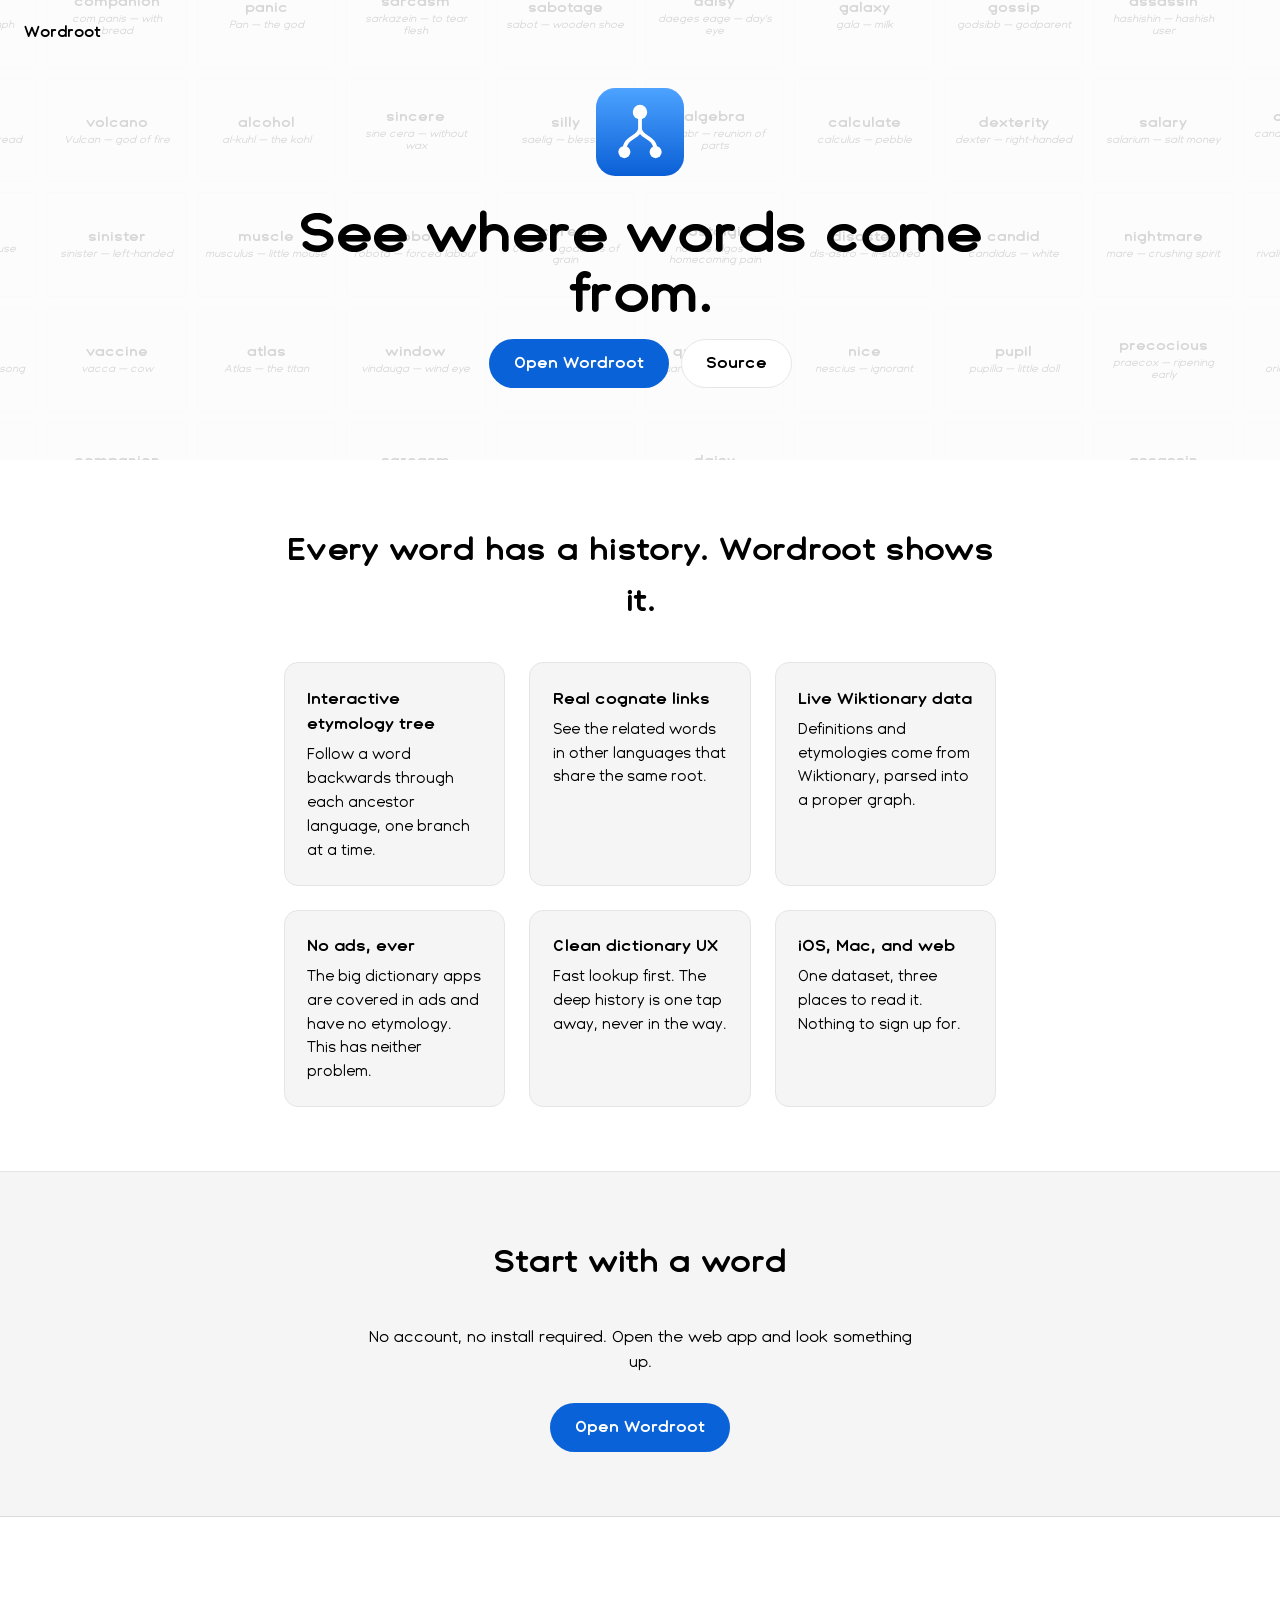
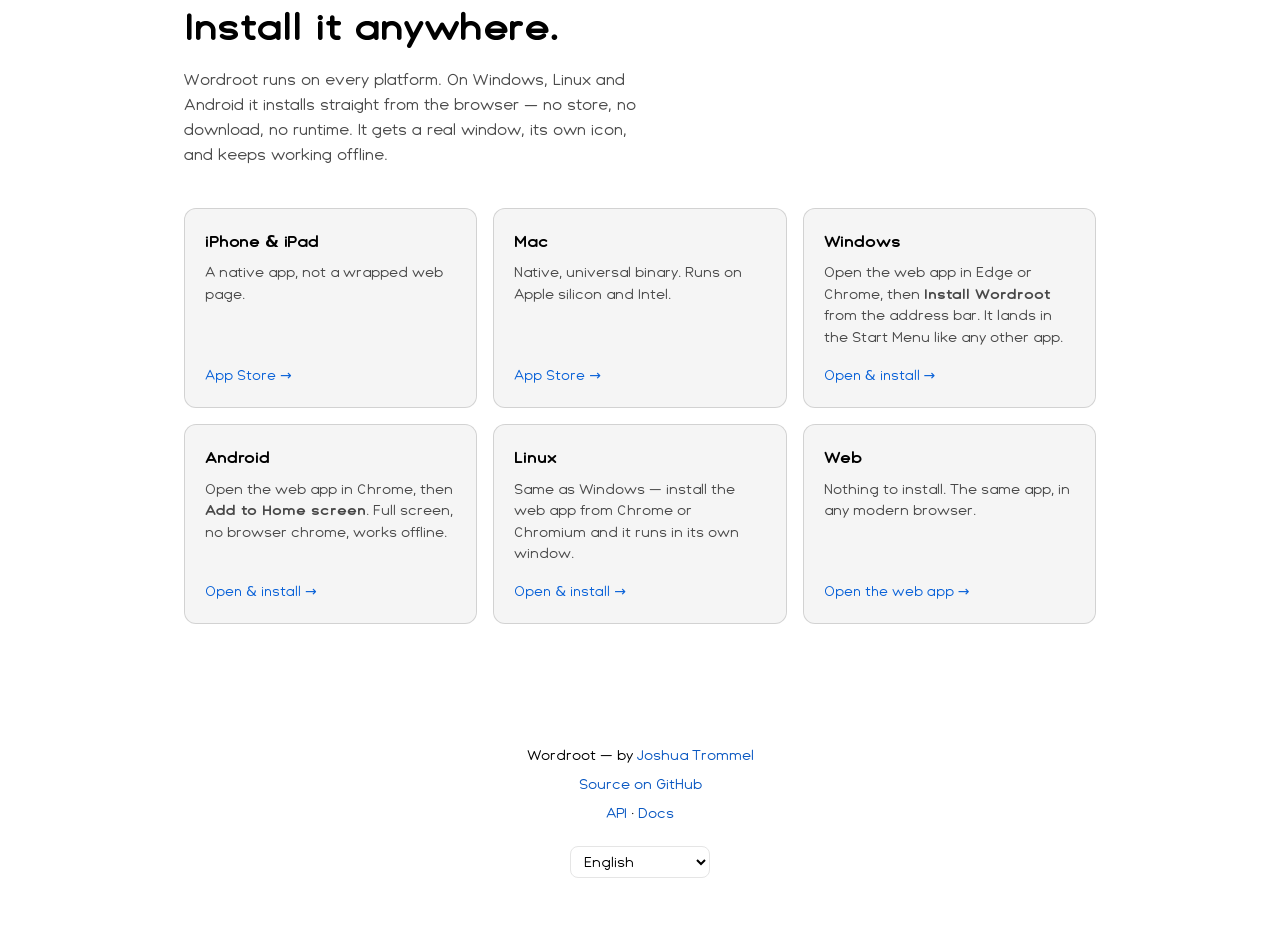
==== landing/index.html @ b56b0630 "Root is the app: opens on word, idle demo, Wordroot Sans typeface, brand kit and design system, shor" ====
<!DOCTYPE html>
<html lang="en">
<head>
<meta charset="UTF-8">
<meta name="viewport" content="width=device-width, initial-scale=1.0">
<title>Wordroot — dictionary with deep etymology</title>
<meta property="og:image" content="https://wordroot.jaybulb.com/og.png">
<meta property="og:url" content="https://wordroot.jaybulb.com/">
<meta name="twitter:card" content="summary_large_image">
<meta name="twitter:image" content="https://wordroot.jaybulb.com/og.png">
<link rel="canonical" href="https://wordroot.jaybulb.com/">
<meta name="apple-itunes-app" content="app-id=6794988021">
<meta name="description" content="Trace any word back through Latin, Greek, and Proto-Indo-European with an interactive etymology tree and cognate links.">
<meta name="theme-color" content="#ffffff">
<meta property="og:title" content="Wordroot — dictionary with deep etymology">
<meta property="og:description" content="Trace any word back through Latin, Greek, and Proto-Indo-European with an interactive etymology tree and cognate links.">
<meta property="og:type" content="website">
<link rel="icon" href="icon.svg">
<!-- hreflang:begin — verified against i18n/strings.json by scripts/gen-i18n.py --check -->
<link rel="alternate" hreflang="x-default" href="https://wordroot.jaybulb.com/">
<link rel="alternate" hreflang="en" href="https://wordroot.jaybulb.com/?lang=en">
<link rel="alternate" hreflang="es" href="https://wordroot.jaybulb.com/?lang=es">
<link rel="alternate" hreflang="fr" href="https://wordroot.jaybulb.com/?lang=fr">
<link rel="alternate" hreflang="de" href="https://wordroot.jaybulb.com/?lang=de">
<link rel="alternate" hreflang="pt" href="https://wordroot.jaybulb.com/?lang=pt">
<link rel="alternate" hreflang="it" href="https://wordroot.jaybulb.com/?lang=it">
<link rel="alternate" hreflang="nl" href="https://wordroot.jaybulb.com/?lang=nl">
<link rel="alternate" hreflang="ru" href="https://wordroot.jaybulb.com/?lang=ru">
<link rel="alternate" hreflang="ja" href="https://wordroot.jaybulb.com/?lang=ja">
<link rel="alternate" hreflang="zh-Hans" href="https://wordroot.jaybulb.com/?lang=zh-Hans">
<link rel="alternate" hreflang="ko" href="https://wordroot.jaybulb.com/?lang=ko">
<link rel="alternate" hreflang="ar" href="https://wordroot.jaybulb.com/?lang=ar">
<!-- hreflang:end -->
<script src="i18n.js"></script>
<script>window.i18n.applyDocumentLanguage();</script>
<style>
@import url("https://jaybulb.com/tokens.css");
@font-face { font-family: "Wordroot Sans"; font-weight: 400; font-display: swap; src: url(fonts/WordrootSans-Regular.woff2) format("woff2"); }
@font-face { font-family: "Wordroot Sans"; font-weight: 700; font-display: swap; src: url(fonts/WordrootSans-Bold.woff2) format("woff2"); }

:root {
  --accent: #0a62d8;
  --link: #0a58c2;
  --accent-soft: #f5f5f5;
  --font-body: "Wordroot Sans", -apple-system, system-ui, "Segoe UI", sans-serif;
}

@media (prefers-color-scheme: light) {
  :root:not([data-theme="dark"]) { --bg: #fff; --bg2: #f5f5f5; --border: #e5e5e5; --border2: #f5f5f5; }
}
:root[data-theme="light"] { --bg: #fff; --bg2: #f5f5f5; --border: #e5e5e5; --border2: #f5f5f5; }

@media (prefers-color-scheme: dark) {
  :root:not([data-theme="light"]) {
    --link: #5aa9ff;
    --accent-soft: #232323;
  }
}
:root[data-theme="dark"] {
  --link: #5aa9ff;
  --accent-soft: #232323;
}

*, *::before, *::after { margin: 0; padding: 0; box-sizing: border-box; }
html { scroll-behavior: smooth; }
body {
  background: var(--bg);
  color: var(--text);
  font-family: var(--font-body);
  line-height: 1.6;
  -webkit-font-smoothing: antialiased;
  text-rendering: optimizeLegibility;
}
::selection { background: var(--accent); color: #fff; }
a { color: var(--link, var(--accent)); text-decoration: none; }
a:hover { text-decoration: underline; }
img { max-width: 100%; }

.container { max-width: 760px; margin: 0 auto; padding: 0 1.5rem; }

.hero {
  position: relative; isolation: isolate; overflow: hidden;
  background: var(--accent-soft); padding: 5.5rem 0 4.5rem; text-align: center;
}
.hero .container { position: relative; z-index: 2; }
.site-title {
  position: absolute; top: 1.25rem; left: 1.5rem; z-index: 3;
  font-size: 0.95rem; font-weight: 650; letter-spacing: -0.01em; color: var(--text);
}

/* a slow-drifting wall of words and the roots they came from */
.hero-wall {
  position: absolute; inset: -8%; z-index: 0;
  display: grid; grid-auto-flow: column; grid-auto-columns: 1fr; gap: 10px;
  opacity: 0.55;
  pointer-events: none; user-select: none;
}
.wall-col { display: flex; min-width: 0; flex-direction: column; gap: 10px; }
.wall-card {
  aspect-ratio: 4/3; border-radius: 4px; display: flex;
  flex-direction: column; align-items: center; justify-content: center;
  gap: 0.2rem; padding: 0.45rem; text-align: center; overflow: hidden;
  background: var(--bg2); border: 1px solid var(--border);
}
.wall-card b { font-size: 0.9rem; font-weight: 650; color: var(--text); line-height: 1.1; }
.wall-card span { font-size: 0.66rem; color: var(--text2); font-style: italic; line-height: 1.1; }
.wall-col.up   { animation: wall-up   var(--dur) linear infinite; }
.wall-col.down { animation: wall-down var(--dur) linear infinite; }
@keyframes wall-up   { from { transform: translateY(0); }    to { transform: translateY(-50%); } }
@keyframes wall-down { from { transform: translateY(-50%); } to { transform: translateY(0); } }
@media (prefers-reduced-motion: reduce) { .wall-col { animation: none; } }

/* scrim: keeps the headline readable over the wall, in either theme */
.hero::after {
  content: ''; position: absolute; inset: 0; z-index: 1; pointer-events: none;
  background: color-mix(in srgb, var(--bg) 72%, transparent);
}
.hero-icon { width: 88px; height: 88px; margin: 0 auto 1.75rem; display: block; }
.hero h1 {
  font-size: clamp(2.25rem, 6.5vw, 3.5rem);
  font-weight: 700;
  letter-spacing: -0.025em;
  line-height: 1.08;
  margin-bottom: 0.85rem;
}
.hero p {
  font-size: clamp(1.05rem, 2.4vw, 1.25rem);
  color: var(--text2);
  max-width: 34rem;
  margin: 0 auto 2.25rem;
}

.buttons { display: flex; gap: 0.75rem; justify-content: center; flex-wrap: wrap; }
.btn {
  display: inline-block;
  padding: 0.7rem 1.5rem;
  border-radius: 100px;
  font-size: 0.98rem;
  font-weight: 600;
  border: 1.5px solid transparent;
  transition: transform 0.15s ease, opacity 0.15s ease;
}
.btn:hover { text-decoration: none; transform: translateY(-1px); }
.btn-primary { background: var(--accent); color: #fff; }
.btn-primary:hover { opacity: 0.9; }
.btn-outline { border-color: var(--border); color: var(--text); background: var(--bg); }
.btn-outline:hover { border-color: var(--link, var(--accent)); color: var(--link, var(--accent)); }

section { padding: 4rem 0; }
.features h2, .closing h2 {
  font-size: clamp(1.5rem, 3.6vw, 2rem);
  font-weight: 700;
  letter-spacing: -0.02em;
  margin-bottom: 2.25rem;
  text-align: center;
}
.grid {
  display: grid;
  grid-template-columns: repeat(auto-fit, minmax(220px, 1fr));
  gap: 1.5rem;
}
.feature {
  background: var(--bg2);
  border: 1px solid var(--border);
  border-radius: 14px;
  padding: 1.4rem;
}
.feature h3 { font-size: 1rem; font-weight: 650; margin-bottom: 0.4rem; }
.feature p { font-size: 0.93rem; color: var(--text2); }

.closing { background: var(--bg2); text-align: center; border-top: 1px solid var(--border); }
.closing p { color: var(--text2); max-width: 34rem; margin: 0 auto 1.75rem; }

footer { padding: 2.5rem 0 3.5rem; text-align: center; font-size: 0.9rem; color: var(--text2); }
footer p + p { margin-top: 0.35rem; }
footer select {
  font: inherit; font-size: 0.9rem; margin-top: 1rem;
  padding: 0.35rem 1.7rem 0.35rem 0.6rem;
  border: 1px solid var(--border); border-radius: 8px;
  background: var(--bg); color: var(--text);
}
  position: sticky; top: 0; z-index: 10;
  display: flex; justify-content: center; align-items: center; gap: 0.5rem;
  padding: 0.6rem 1rem; font-size: 0.9rem;
  background: var(--bg2); border-bottom: 1px solid var(--border);
  color: var(--text); text-decoration: none;
}
</style>
</head>
<body>


<section class="hero">
  <div class="hero-wall" id="heroWall" aria-hidden="true"></div>
  <span class="site-title">Wordroot</span>
  <div class="container">
    <img class="hero-icon" src="icon.svg" alt="Wordroot icon" width="88" height="88">
    <h1 data-i18n="landing.hero.sub">A dictionary that shows you where words come from.</h1>
<div class="buttons">
      <a href="/" class="btn btn-primary" data-i18n="landing.cta.open">Open Wordroot</a>
      <a href="https://github.com/nulljosh/wordroot" class="btn btn-outline" data-i18n="landing.cta.source">Source</a>
    </div>
  </div>
</section>

<section class="features">
  <div class="container">
    <h2 data-i18n="landing.features.title">Every word has a history. Wordroot shows it.</h2>
    <div class="grid">
      <div class="feature">
        <h3 data-i18n="landing.f1.title">Interactive etymology tree</h3>
        <p data-i18n="landing.f1.body">Follow a word backwards through each ancestor language, one branch at a time.</p>
      </div>
      <div class="feature">
        <h3 data-i18n="landing.f2.title">Real cognate links</h3>
        <p data-i18n="landing.f2.body">See the related words in other languages that share the same root.</p>
      </div>
      <div class="feature">
        <h3 data-i18n="landing.f3.title">Live Wiktionary data</h3>
        <p data-i18n="landing.f3.body">Definitions and etymologies come from Wiktionary, parsed into a proper graph.</p>
      </div>
      <div class="feature">
        <h3 data-i18n="landing.f4.title">No ads, ever</h3>
        <p data-i18n="landing.f4.body">The big dictionary apps are covered in ads and have no etymology. This has neither problem.</p>
      </div>
      <div class="feature">
        <h3 data-i18n="landing.f5.title">Clean dictionary UX</h3>
        <p data-i18n="landing.f5.body">Fast lookup first. The deep history is one tap away, never in the way.</p>
      </div>
      <div class="feature">
        <h3 data-i18n="landing.f6.title">iOS, Mac, and web</h3>
        <p data-i18n="landing.f6.body">One dataset, three places to read it. Nothing to sign up for.</p>
      </div>
    </div>
  </div>
</section>

<section class="closing">
  <div class="container">
    <h2 data-i18n="landing.closing.title">Start with a word</h2>
    <p data-i18n="landing.closing.body">No account, no install required. Open the web app and look something up.</p>
    <div class="buttons">
      <a href="/" class="btn btn-primary" data-i18n="landing.cta.open">Open Wordroot</a>
    </div>
  </div>
</section>


<style>
#install-anywhere{padding:5rem 0;border-top:1px solid color-mix(in srgb, currentColor 14%, transparent);}
#install-anywhere .xp-wrap{max-width:960px;margin:0 auto;padding:0 1.5rem;}
#install-anywhere h2{font-size:clamp(1.6rem,3.4vw,2.4rem);margin:0 0 .6rem;letter-spacing:-.02em;}
#install-anywhere .xp-lead{max-width:46ch;margin:0 0 2.5rem;opacity:.7;line-height:1.55;}
#install-anywhere .xp-grid{display:grid;gap:1rem;grid-template-columns:repeat(auto-fit,minmax(260px,1fr));}
#install-anywhere .xp-card{background:color-mix(in srgb, currentColor 4%, transparent);border:1px solid color-mix(in srgb, currentColor 14%, transparent);border-radius:12px;padding:1.25rem;display:flex;flex-direction:column;gap:.5rem;}
#install-anywhere .xp-card h3{margin:0;font-size:1rem;letter-spacing:-.01em;}
#install-anywhere .xp-card p{margin:0;font-size:.9rem;line-height:1.5;opacity:.7;flex:1;}
#install-anywhere .xp-card a{margin-top:.5rem;font-size:.875rem;font-weight:500;color:var(--accent,currentColor);text-decoration:none;}
#install-anywhere .xp-card a:hover{text-decoration:underline;}
</style>

<section id="install-anywhere">
  <div class="xp-wrap">
    <h2>Install it anywhere.</h2>
    <p class="xp-lead">Wordroot runs on every platform. On Windows, Linux and Android it installs straight from the browser &mdash; no store, no download, no runtime. It gets a real window, its own icon, and keeps working offline.</p>
    <div class="xp-grid">
    <div class="xp-card">
      <h3>iPhone &amp; iPad</h3>
      <p>A native app, not a wrapped web page.</p>
      <a href="https://apps.apple.com/app/id6794988021">App Store &rarr;</a>
    </div>
    <div class="xp-card">
      <h3>Mac</h3>
      <p>Native, universal binary. Runs on Apple silicon and Intel.</p>
      <a href="https://apps.apple.com/app/id6794988021">App Store &rarr;</a>
    </div>
    <div class="xp-card">
      <h3>Windows</h3>
      <p>Open the web app in Edge or Chrome, then <strong>Install Wordroot</strong> from the address bar. It lands in the Start Menu like any other app.</p>
      <a href="https://wordroot.jaybulb.com">Open &amp; install &rarr;</a>
    </div>
    <div class="xp-card">
      <h3>Android</h3>
      <p>Open the web app in Chrome, then <strong>Add to Home screen</strong>. Full screen, no browser chrome, works offline.</p>
      <a href="https://wordroot.jaybulb.com">Open &amp; install &rarr;</a>
    </div>
    <div class="xp-card">
      <h3>Linux</h3>
      <p>Same as Windows &mdash; install the web app from Chrome or Chromium and it runs in its own window.</p>
      <a href="https://wordroot.jaybulb.com">Open &amp; install &rarr;</a>
    </div>
    <div class="xp-card">
      <h3>Web</h3>
      <p>Nothing to install. The same app, in any modern browser.</p>
      <a href="https://wordroot.jaybulb.com">Open the web app &rarr;</a>
    </div>
    </div>
  </div>
</section>

<footer>
  <div class="container">
    <p><span data-i18n="landing.footer.by">Wordroot &mdash; by</span> <a href="https://jaybulb.com">Joshua Trommel</a></p>
    <p><a href="https://github.com/nulljosh/wordroot" data-i18n="landing.footer.source">Source on GitHub</a></p>
    <p><a href="https://github.com/nulljosh/wordroot/blob/main/docs/API.md" target="_blank" rel="noopener" data-i18n="landing.footer.api">API</a> &middot; <a href="https://jaybulb.com/docs.html#wordroot">Docs</a></p>
    <p id="langPicker"></p>
  </div>
</footer>

<script>
// Apply the negotiated locale. The English copy stays in the markup as the source of truth
// and as what a crawler or a JS-less reader sees; this swaps it in place.
(function () {
  document.querySelectorAll('[data-i18n]').forEach(function (el) {
    // A missing key returns the key itself; keep the inline English rather than printing it.
    var key = el.getAttribute('data-i18n');
    var value = i18n.t(key);
    if (value !== key) el.textContent = value;
  });
  document.title = i18n.t('landing.title');
  var description = i18n.t('landing.description');
  [['meta[name="description"]', description],
   ['meta[property="og:title"]', i18n.t('landing.title')],
   ['meta[property="og:description"]', description]].forEach(function (pair) {
    var el = document.querySelector(pair[0]);
    if (el) el.setAttribute('content', pair[1]);
  });
  var slot = document.getElementById('langPicker');
  if (slot) slot.appendChild(i18n.localePicker(i18n.t('ui.interfaceLanguage')));
})();

// Wall of words and the roots they descend from. Static data from i18n.js -- no fetch, so
// it cannot fail; if the element is ever missing the plain hero still renders.
(function () {
  var ROOTS = i18n.wall.slice();
  var wall = document.getElementById('heroWall');
  if (!wall || !ROOTS.length) return;
  for (var i = ROOTS.length - 1; i > 0; i--) {  // shuffle so the wall differs each visit
    var j = Math.floor(Math.random() * (i + 1));
    var t = ROOTS[i]; ROOTS[i] = ROOTS[j]; ROOTS[j] = t;
  }
  var cols = Math.max(4, Math.ceil(window.innerWidth / 130));
  var per = Math.max(4, Math.min(7, Math.floor(ROOTS.length / cols)));
  for (var c = 0; c < cols; c++) {
    var col = document.createElement('div');
    col.className = 'wall-col ' + (c % 2 ? 'down' : 'up');
    col.style.setProperty('--dur', (70 + c * 11) + 's');
    var slice = ROOTS.slice(c * per, (c + 1) * per);
    if (!slice.length) slice = ROOTS.slice(0, per);
    slice.concat(slice).forEach(function (entry) {  // doubled, so the loop is seamless
      var card = document.createElement('div');
      card.className = 'wall-card';
      // The headword is English and its source form Latin, Greek or Old English whatever the
      // reader's language; only the meaning is translated, so only the meaning follows the
      // page's direction.
      var b = document.createElement('b');
      b.textContent = entry.word;
      b.lang = 'en';
      b.dir = 'ltr';
      var sp = document.createElement('span');
      sp.textContent = entry.form + ' \u2014 ' + entry.meaning;
      sp.dir = 'auto';
      card.appendChild(b); card.appendChild(sp);
      col.appendChild(card);
    });
    wall.appendChild(col);
  }
})();
</script>
<style>
html.js .reveal{opacity:0;transform:translateY(20px)}
html.js .reveal.in-view{opacity:1;transform:translateY(0);transition:opacity .6s ease,transform .6s ease}
@media (prefers-reduced-motion: reduce){html.js .reveal{opacity:1!important;transform:none!important;transition:none!important}}
</style>
<script>
document.documentElement.classList.add('js');
(function(){
  var reduced = window.matchMedia && matchMedia('(prefers-reduced-motion: reduce)').matches;
  if (!reduced && 'IntersectionObserver' in window) {
    var targets = document.querySelectorAll('section.features .feature, .xp-card, section.closing');
    targets.forEach(function(el){ el.classList.add('reveal'); });
    var io = new IntersectionObserver(function(entries){
      entries.forEach(function(e){ if (e.isIntersecting) { e.target.classList.add('in-view'); io.unobserve(e.target); } });
    }, {threshold: 0.15});
    targets.forEach(function(el){ io.observe(el); });
  }
  if (!reduced) {
    var layer = document.getElementById('heroWall');
    if (layer) {
      var ticking = false;
      window.addEventListener('scroll', function(){
        if (!ticking) {
          requestAnimationFrame(function(){
            layer.style.transform = 'translateY(' + ((window.scrollY || 0) * 0.35) + 'px)';
            ticking = false;
          });
          ticking = true;
        }
      }, {passive: true});
    }
  }
})();
</script>
</body>
</html>
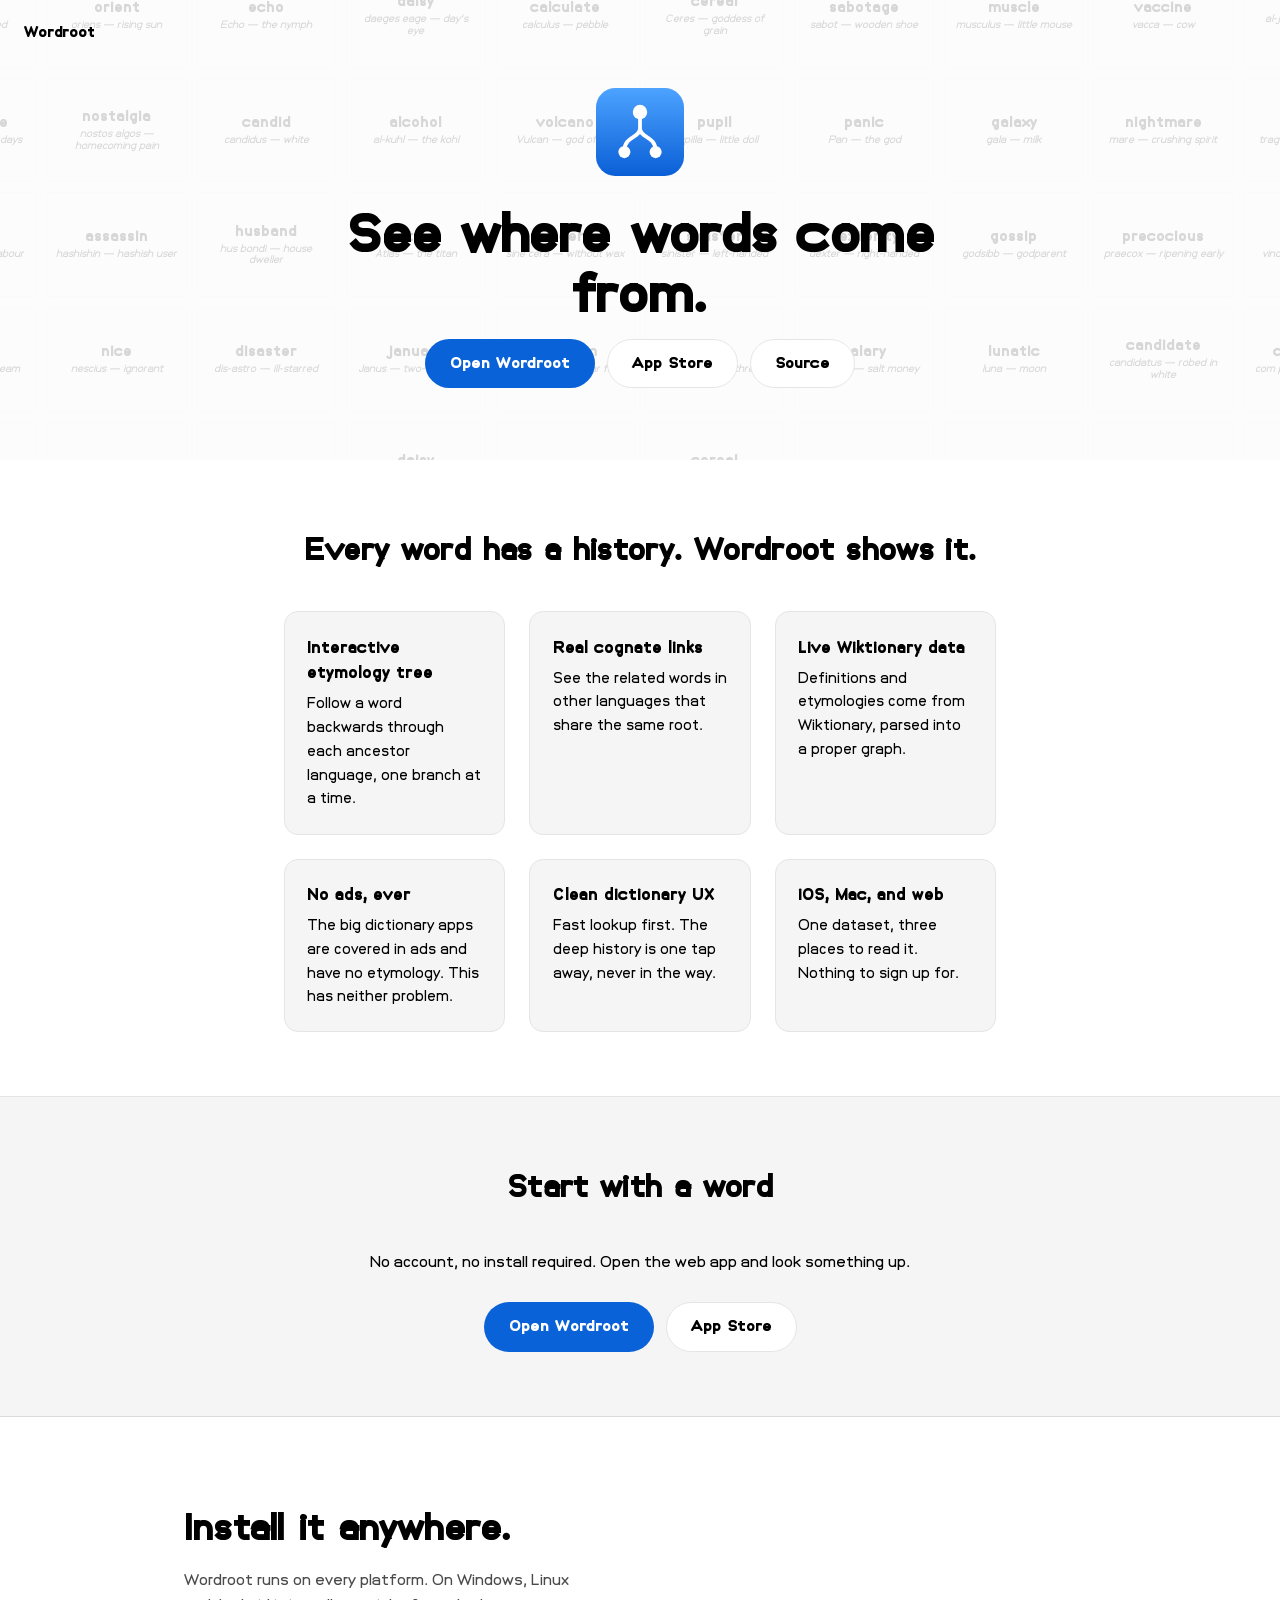
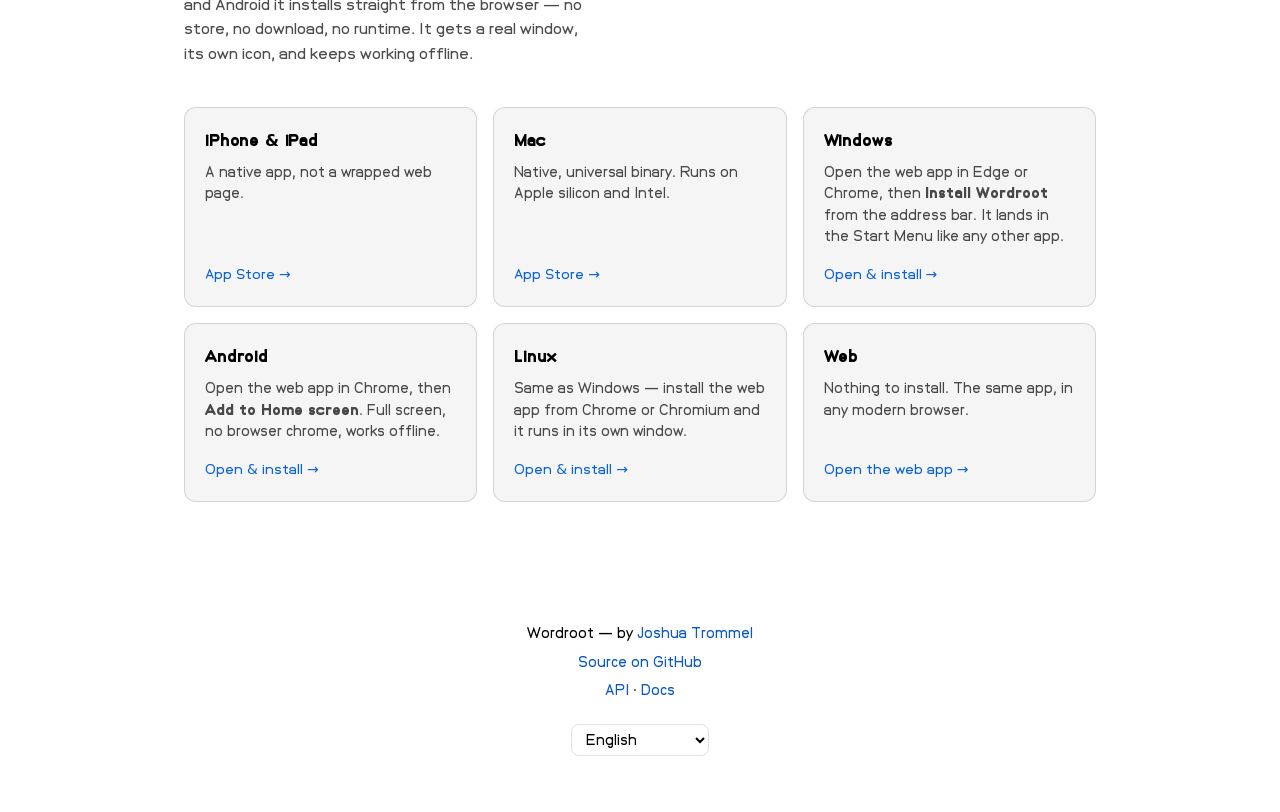
==== commit 172350d5: "Glass search bar and pickers, App Store links on the app footer and landing page Co-Authored-By: Cla" ====
--- a/landing/index.html
+++ b/landing/index.html
@@ -198,6 +198,7 @@
     <h1 data-i18n="landing.hero.sub">A dictionary that shows you where words come from.</h1>
 <div class="buttons">
       <a href="/" class="btn btn-primary" data-i18n="landing.cta.open">Open Wordroot</a>
+      <a href="https://apps.apple.com/app/id6794988021" class="btn btn-outline">App Store</a>
       <a href="https://github.com/nulljosh/wordroot" class="btn btn-outline" data-i18n="landing.cta.source">Source</a>
     </div>
   </div>
@@ -241,6 +242,7 @@
     <p data-i18n="landing.closing.body">No account, no install required. Open the web app and look something up.</p>
     <div class="buttons">
       <a href="/" class="btn btn-primary" data-i18n="landing.cta.open">Open Wordroot</a>
+      <a href="https://apps.apple.com/app/id6794988021" class="btn btn-outline">App Store</a>
     </div>
   </div>
 </section>
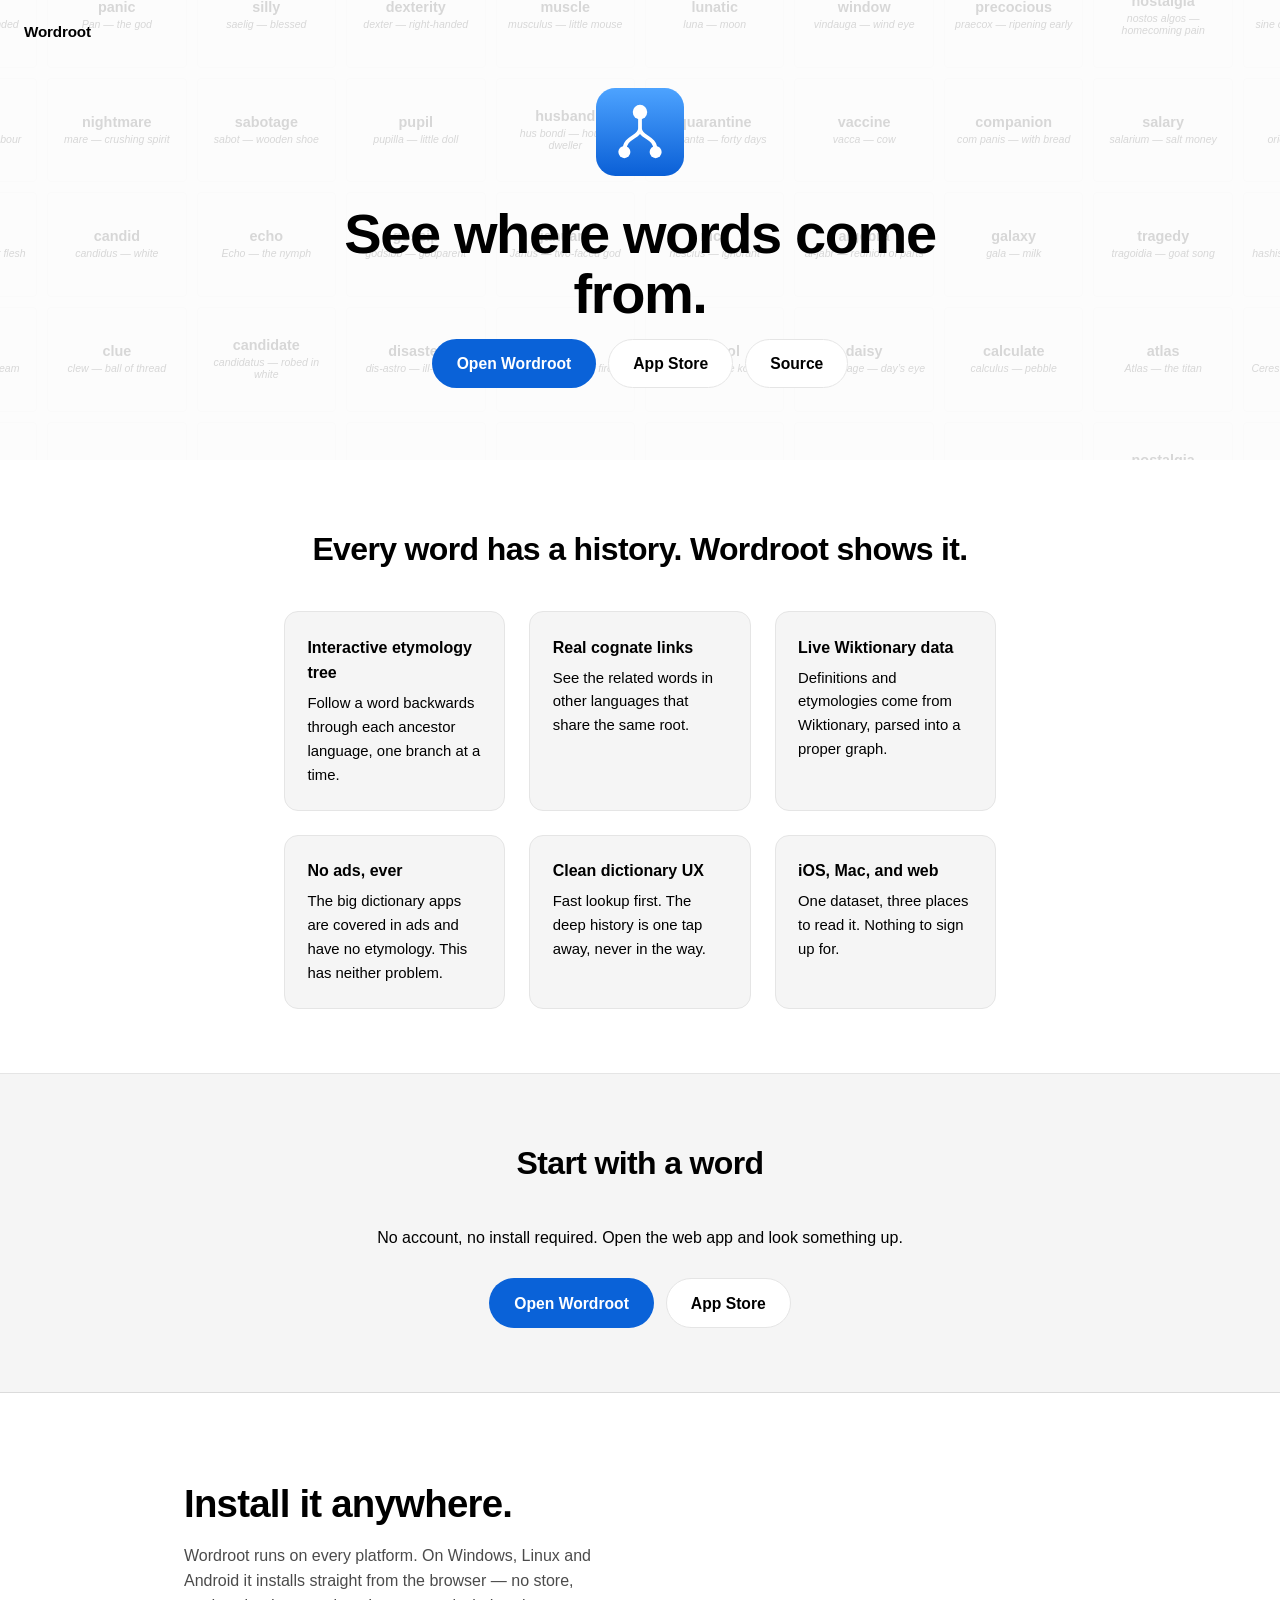
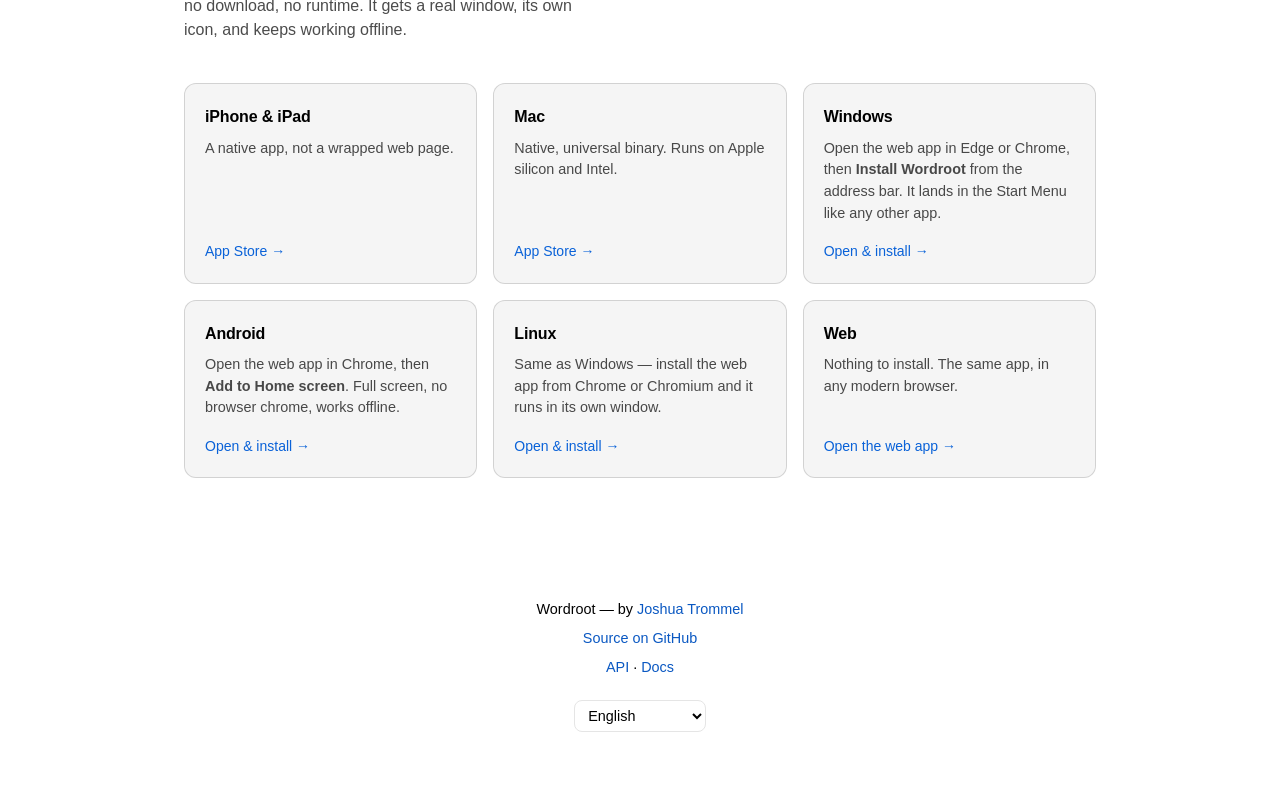
==== commit 62bf68b3: "System font instead of the custom one, real semi-transparent glass, header scrim, one language picke" ====
--- a/landing/index.html
+++ b/landing/index.html
@@ -35,14 +35,12 @@
 <script>window.i18n.applyDocumentLanguage();</script>
 <style>
 @import url("https://jaybulb.com/tokens.css");
-@font-face { font-family: "Wordroot Sans"; font-weight: 400; font-display: swap; src: url(fonts/WordrootSans-Regular.woff2) format("woff2"); }
-@font-face { font-family: "Wordroot Sans"; font-weight: 700; font-display: swap; src: url(fonts/WordrootSans-Bold.woff2) format("woff2"); }
 
 :root {
   --accent: #0a62d8;
   --link: #0a58c2;
   --accent-soft: #f5f5f5;
-  --font-body: "Wordroot Sans", -apple-system, system-ui, "Segoe UI", sans-serif;
+  --font-body: -apple-system, BlinkMacSystemFont, "SF Pro Text", "Helvetica Neue", Helvetica, Arial, sans-serif;
 }
 
 @media (prefers-color-scheme: light) {
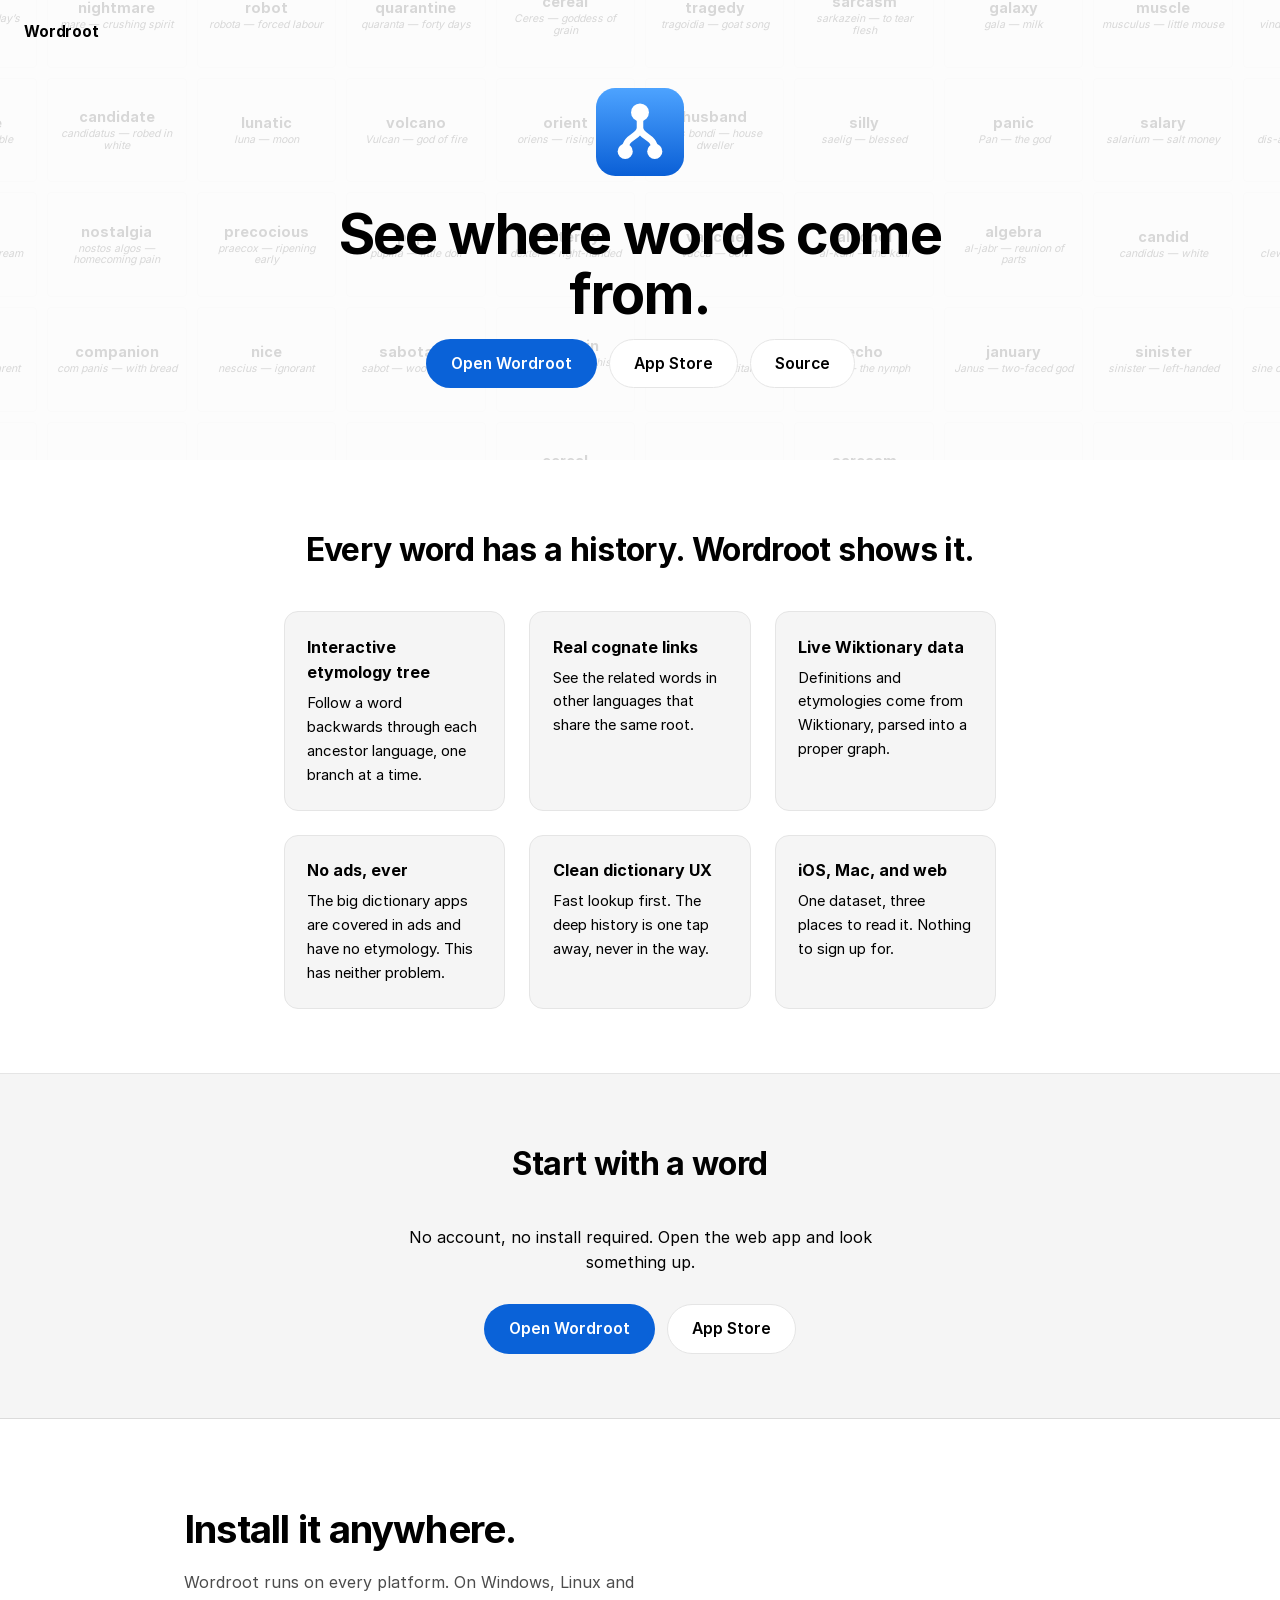
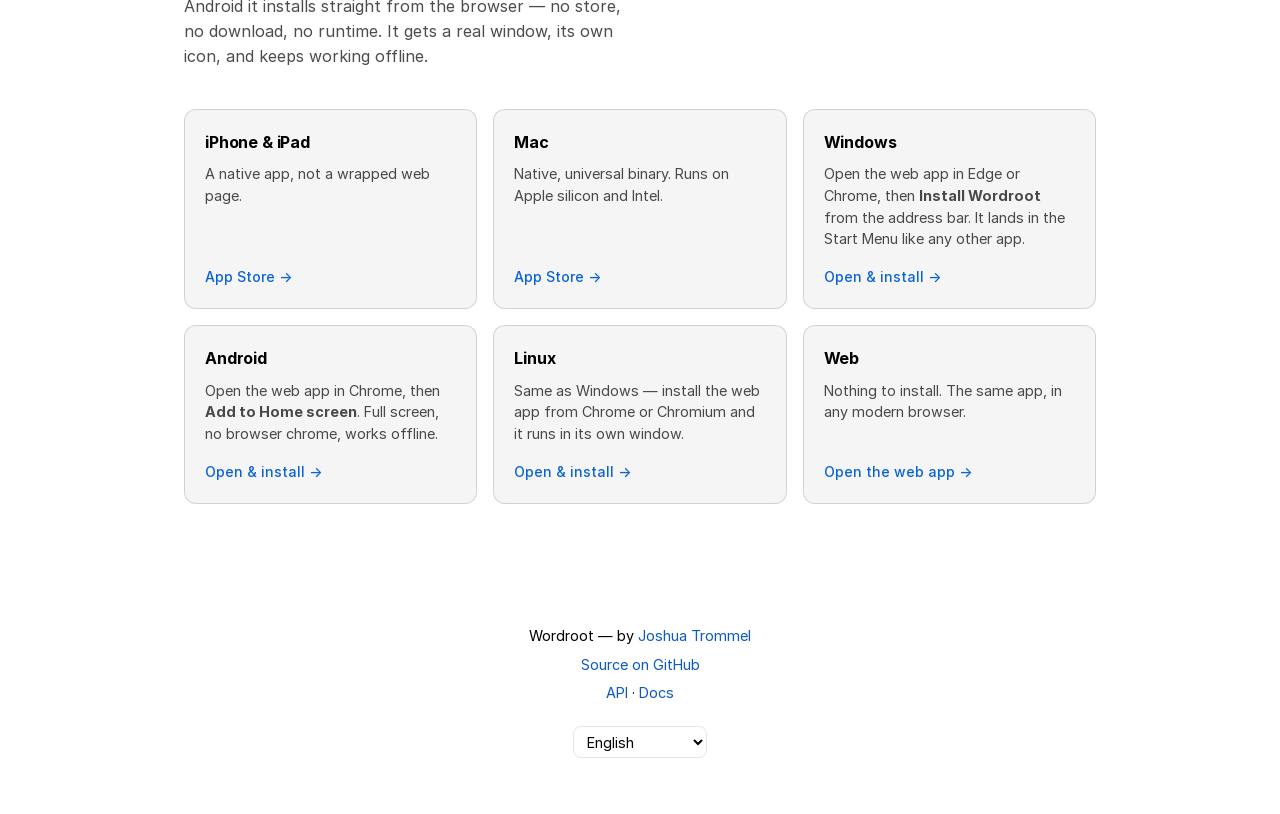
==== commit 74b07638: "Root Sans, a bolder mark, and the dictionary gap matrix Root Sans is Inter 4.1 renamed (OFL), Latin," ====
--- a/landing/index.html
+++ b/landing/index.html
@@ -35,12 +35,16 @@
 <script>window.i18n.applyDocumentLanguage();</script>
 <style>
 @import url("https://jaybulb.com/tokens.css");
+@font-face { font-family: "Root Sans"; src: url("/fonts/RootSans-Regular.woff2") format("woff2"); font-weight: 400; font-display: swap; }
+@font-face { font-family: "Root Sans"; src: url("/fonts/RootSans-Medium.woff2") format("woff2"); font-weight: 500; font-display: swap; }
+@font-face { font-family: "Root Sans"; src: url("/fonts/RootSans-Semibold.woff2") format("woff2"); font-weight: 600; font-display: swap; }
+@font-face { font-family: "Root Sans"; src: url("/fonts/RootSans-Bold.woff2") format("woff2"); font-weight: 700; font-display: swap; }
 
 :root {
   --accent: #0a62d8;
   --link: #0a58c2;
   --accent-soft: #f5f5f5;
-  --font-body: -apple-system, BlinkMacSystemFont, "SF Pro Text", "Helvetica Neue", Helvetica, Arial, sans-serif;
+  --font-body: "Root Sans", -apple-system, BlinkMacSystemFont, "SF Pro Text", "Helvetica Neue", Helvetica, Arial, sans-serif;
 }
 
 @media (prefers-color-scheme: light) {
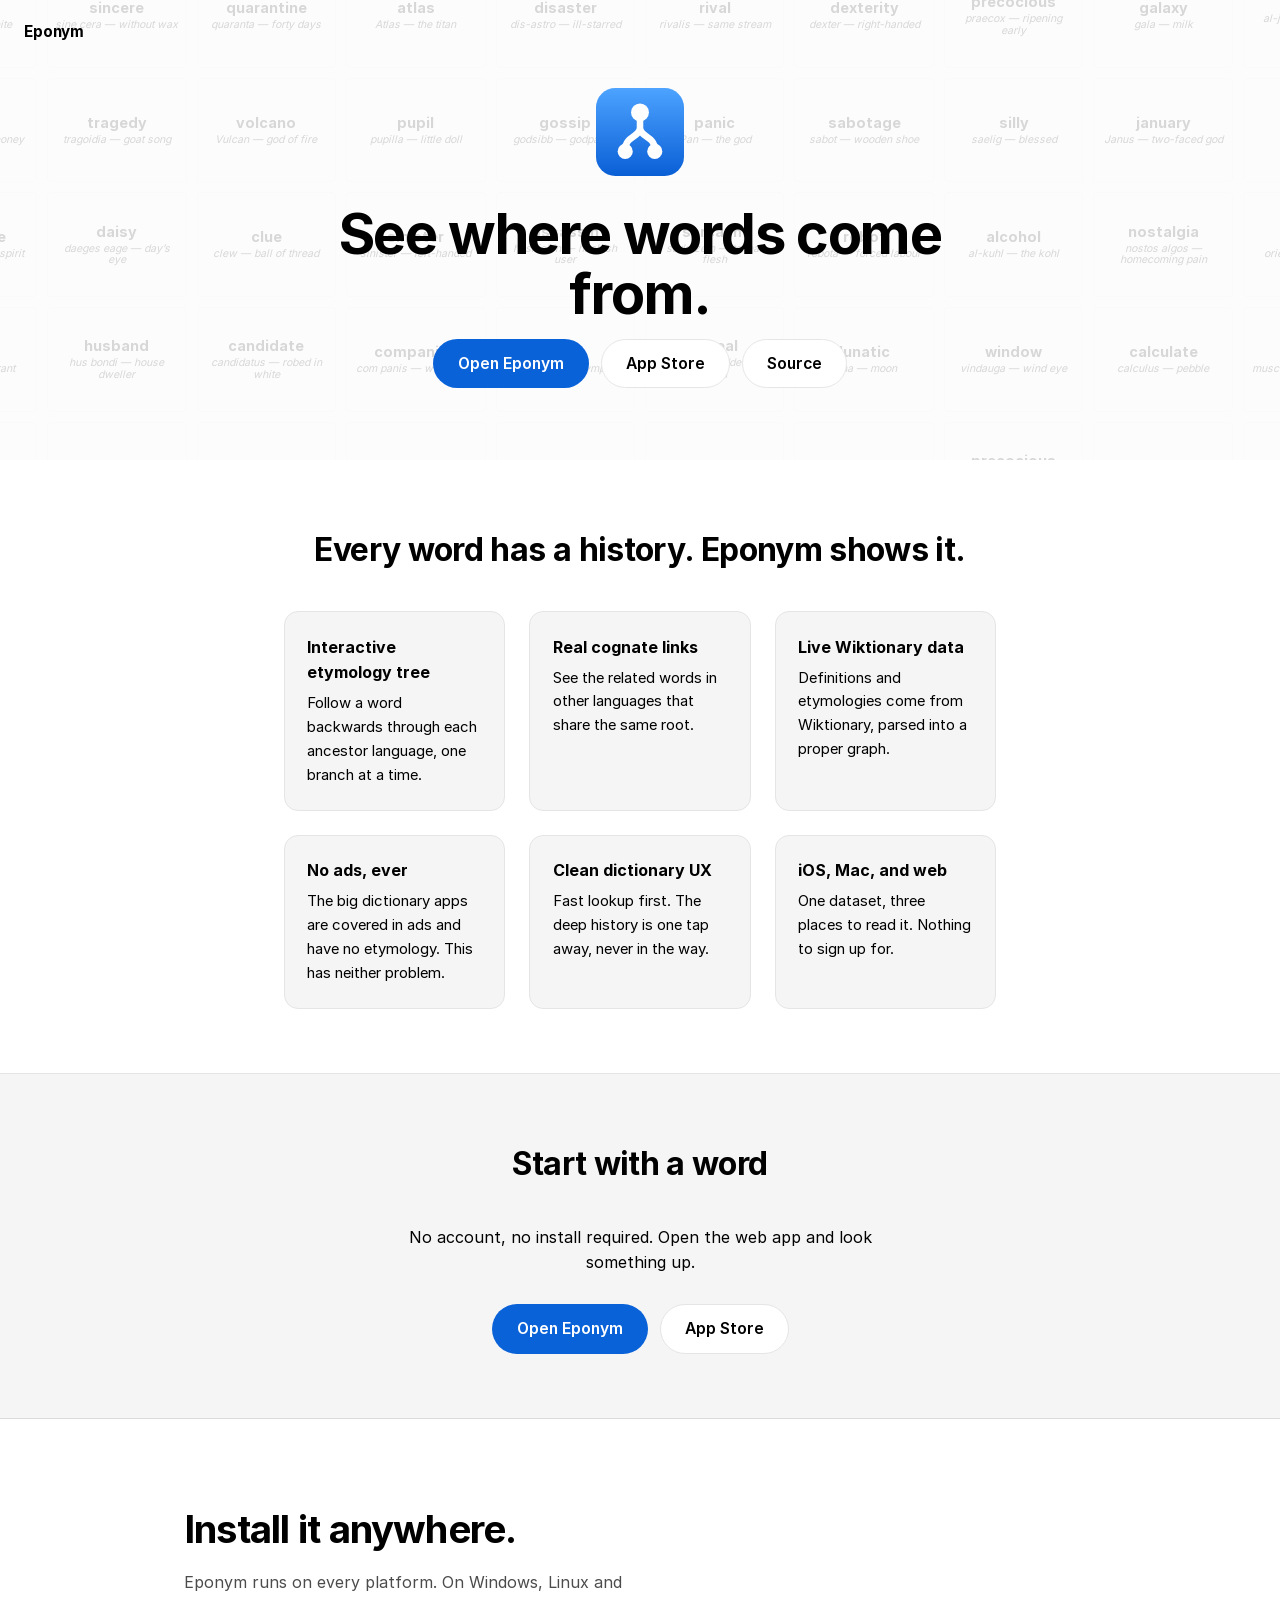
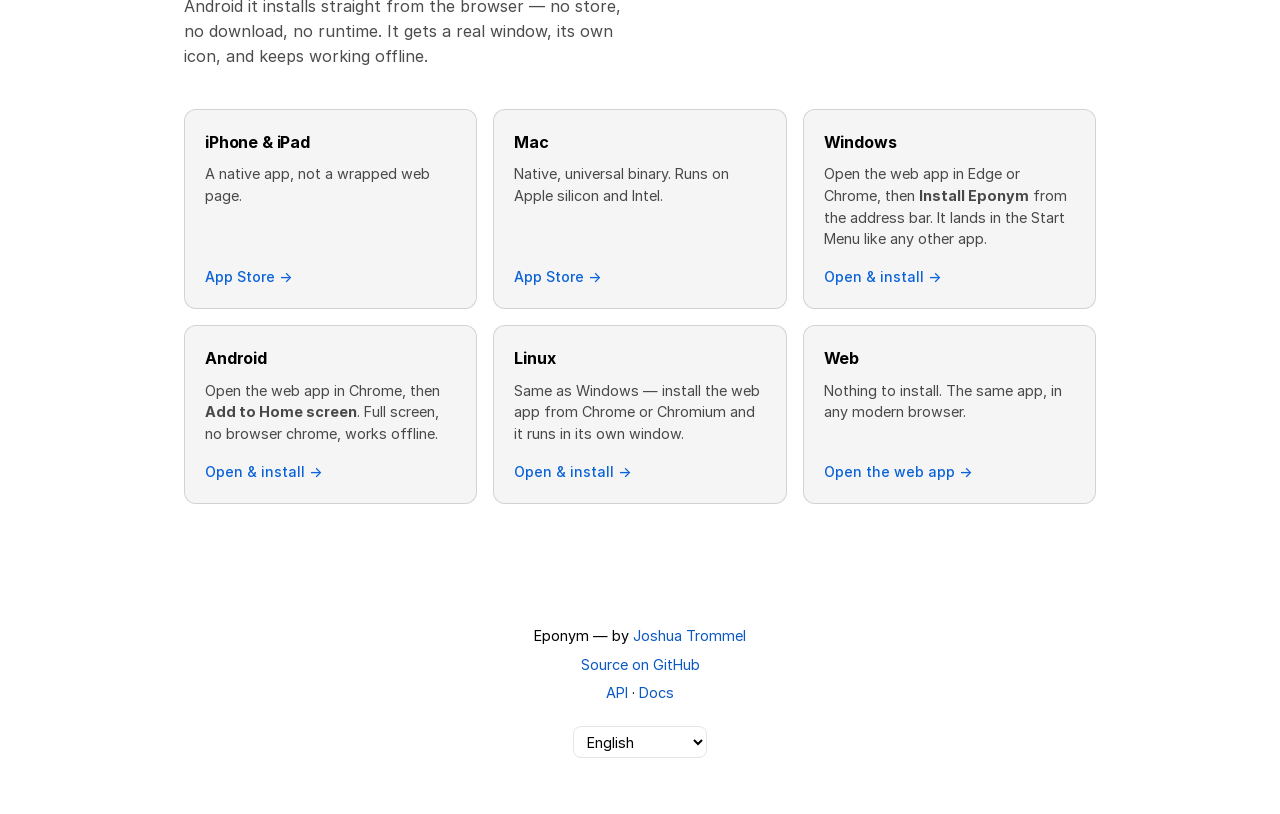
==== commit f72828f3: "Rename Wordroot to Eponym An eponym is a word named after a person, like sandwich or boycott, so the" ====
--- a/landing/index.html
+++ b/landing/index.html
@@ -3,7 +3,7 @@
 <head>
 <meta charset="UTF-8">
 <meta name="viewport" content="width=device-width, initial-scale=1.0">
-<title>Wordroot — dictionary with deep etymology</title>
+<title>Eponym — dictionary with deep etymology</title>
 <meta property="og:image" content="https://wordroot.jaybulb.com/og.png">
 <meta property="og:url" content="https://wordroot.jaybulb.com/">
 <meta name="twitter:card" content="summary_large_image">
@@ -12,7 +12,7 @@
 <meta name="apple-itunes-app" content="app-id=6794988021">
 <meta name="description" content="Trace any word back through Latin, Greek, and Proto-Indo-European with an interactive etymology tree and cognate links.">
 <meta name="theme-color" content="#ffffff">
-<meta property="og:title" content="Wordroot — dictionary with deep etymology">
+<meta property="og:title" content="Eponym — dictionary with deep etymology">
 <meta property="og:description" content="Trace any word back through Latin, Greek, and Proto-Indo-European with an interactive etymology tree and cognate links.">
 <meta property="og:type" content="website">
 <link rel="icon" href="icon.svg">
@@ -194,12 +194,12 @@
 
 <section class="hero">
   <div class="hero-wall" id="heroWall" aria-hidden="true"></div>
-  <span class="site-title">Wordroot</span>
+  <span class="site-title">Eponym</span>
   <div class="container">
-    <img class="hero-icon" src="icon.svg" alt="Wordroot icon" width="88" height="88">
+    <img class="hero-icon" src="icon.svg" alt="Eponym icon" width="88" height="88">
     <h1 data-i18n="landing.hero.sub">A dictionary that shows you where words come from.</h1>
 <div class="buttons">
-      <a href="/" class="btn btn-primary" data-i18n="landing.cta.open">Open Wordroot</a>
+      <a href="/" class="btn btn-primary" data-i18n="landing.cta.open">Open Eponym</a>
       <a href="https://apps.apple.com/app/id6794988021" class="btn btn-outline">App Store</a>
       <a href="https://github.com/nulljosh/wordroot" class="btn btn-outline" data-i18n="landing.cta.source">Source</a>
     </div>
@@ -208,7 +208,7 @@
 
 <section class="features">
   <div class="container">
-    <h2 data-i18n="landing.features.title">Every word has a history. Wordroot shows it.</h2>
+    <h2 data-i18n="landing.features.title">Every word has a history. Eponym shows it.</h2>
     <div class="grid">
       <div class="feature">
         <h3 data-i18n="landing.f1.title">Interactive etymology tree</h3>
@@ -243,7 +243,7 @@
     <h2 data-i18n="landing.closing.title">Start with a word</h2>
     <p data-i18n="landing.closing.body">No account, no install required. Open the web app and look something up.</p>
     <div class="buttons">
-      <a href="/" class="btn btn-primary" data-i18n="landing.cta.open">Open Wordroot</a>
+      <a href="/" class="btn btn-primary" data-i18n="landing.cta.open">Open Eponym</a>
       <a href="https://apps.apple.com/app/id6794988021" class="btn btn-outline">App Store</a>
     </div>
   </div>
@@ -266,7 +266,7 @@
 <section id="install-anywhere">
   <div class="xp-wrap">
     <h2>Install it anywhere.</h2>
-    <p class="xp-lead">Wordroot runs on every platform. On Windows, Linux and Android it installs straight from the browser &mdash; no store, no download, no runtime. It gets a real window, its own icon, and keeps working offline.</p>
+    <p class="xp-lead">Eponym runs on every platform. On Windows, Linux and Android it installs straight from the browser &mdash; no store, no download, no runtime. It gets a real window, its own icon, and keeps working offline.</p>
     <div class="xp-grid">
     <div class="xp-card">
       <h3>iPhone &amp; iPad</h3>
@@ -280,7 +280,7 @@
     </div>
     <div class="xp-card">
       <h3>Windows</h3>
-      <p>Open the web app in Edge or Chrome, then <strong>Install Wordroot</strong> from the address bar. It lands in the Start Menu like any other app.</p>
+      <p>Open the web app in Edge or Chrome, then <strong>Install Eponym</strong> from the address bar. It lands in the Start Menu like any other app.</p>
       <a href="https://wordroot.jaybulb.com">Open &amp; install &rarr;</a>
     </div>
     <div class="xp-card">
@@ -304,9 +304,9 @@
 
 <footer>
   <div class="container">
-    <p><span data-i18n="landing.footer.by">Wordroot &mdash; by</span> <a href="https://jaybulb.com">Joshua Trommel</a></p>
+    <p><span data-i18n="landing.footer.by">Eponym &mdash; by</span> <a href="https://jaybulb.com">Joshua Trommel</a></p>
     <p><a href="https://github.com/nulljosh/wordroot" data-i18n="landing.footer.source">Source on GitHub</a></p>
-    <p><a href="https://github.com/nulljosh/wordroot/blob/main/docs/API.md" target="_blank" rel="noopener" data-i18n="landing.footer.api">API</a> &middot; <a href="https://jaybulb.com/docs.html#wordroot">Docs</a></p>
+    <p><a href="https://github.com/nulljosh/wordroot/blob/main/docs/API.md" target="_blank" rel="noopener" data-i18n="landing.footer.api">API</a> &middot; <a href="https://jaybulb.com/docs.html#eponym">Docs</a></p>
     <p id="langPicker"></p>
   </div>
 </footer>
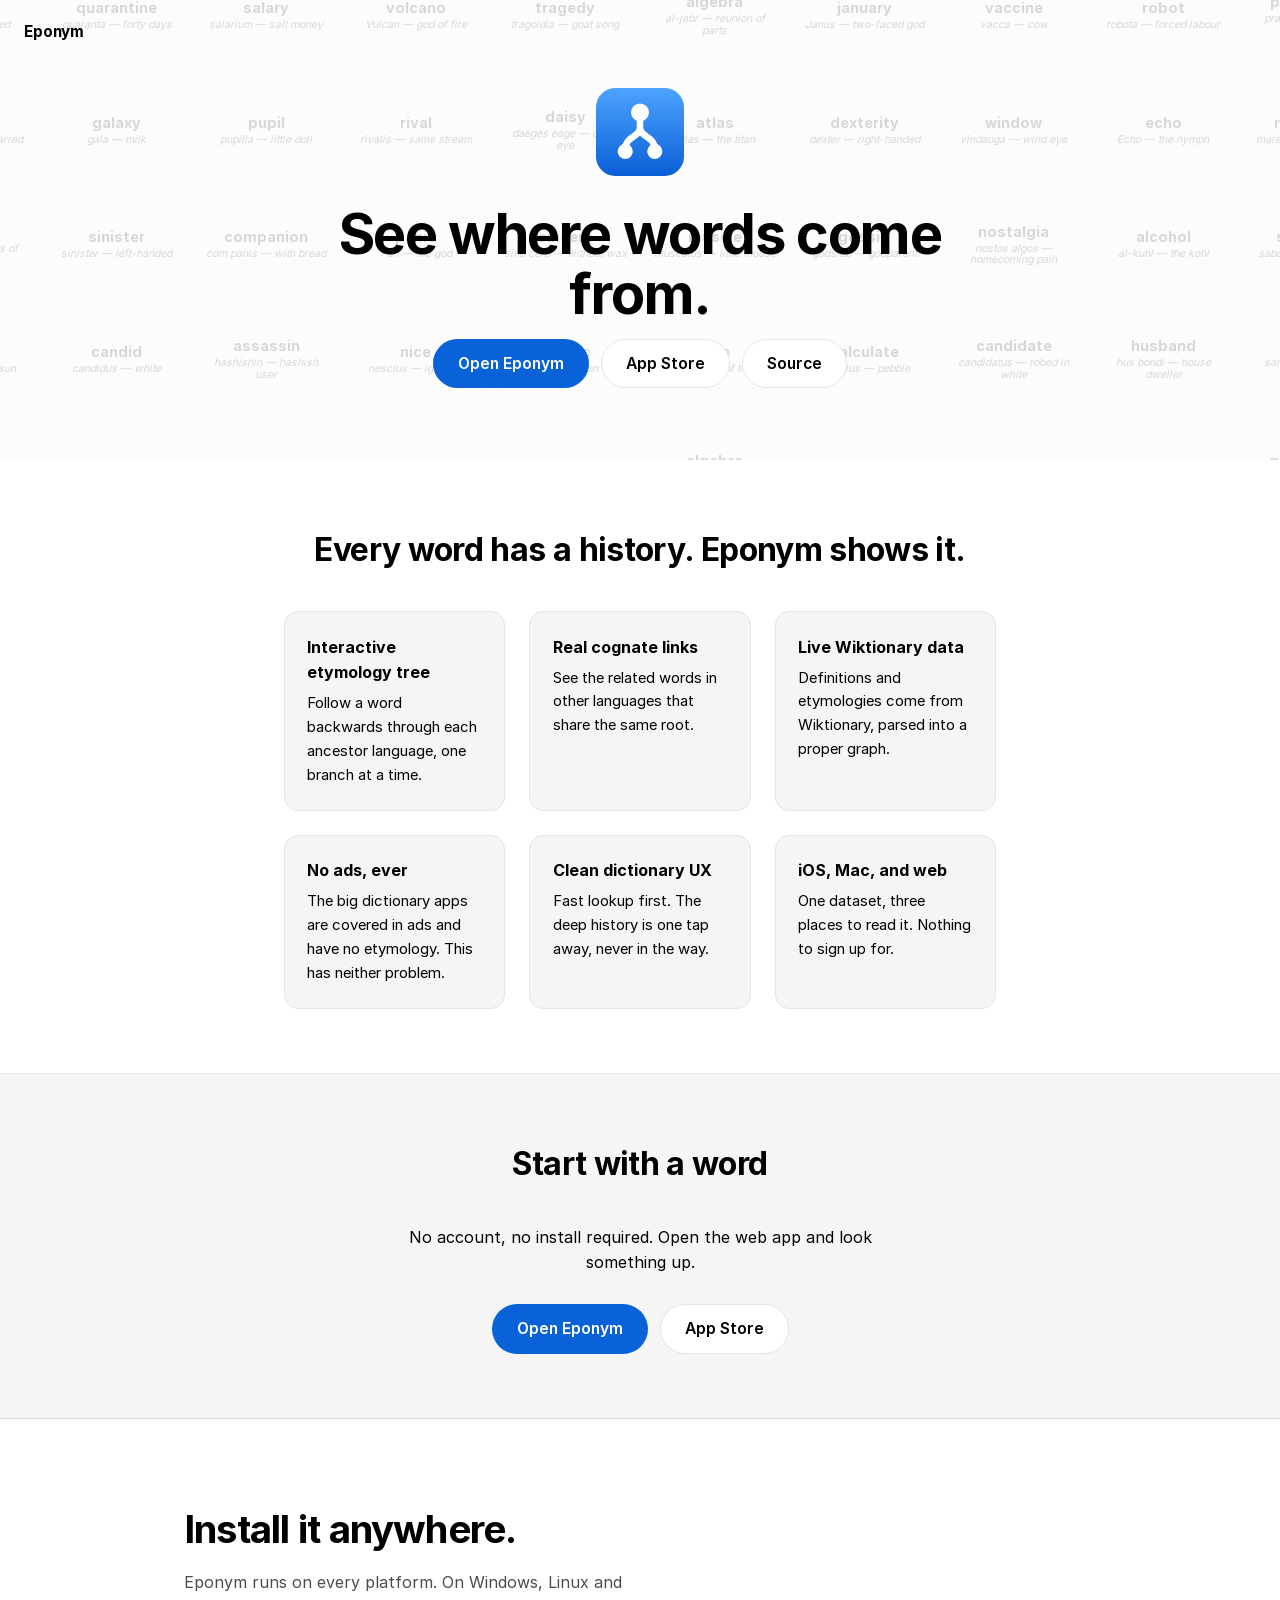
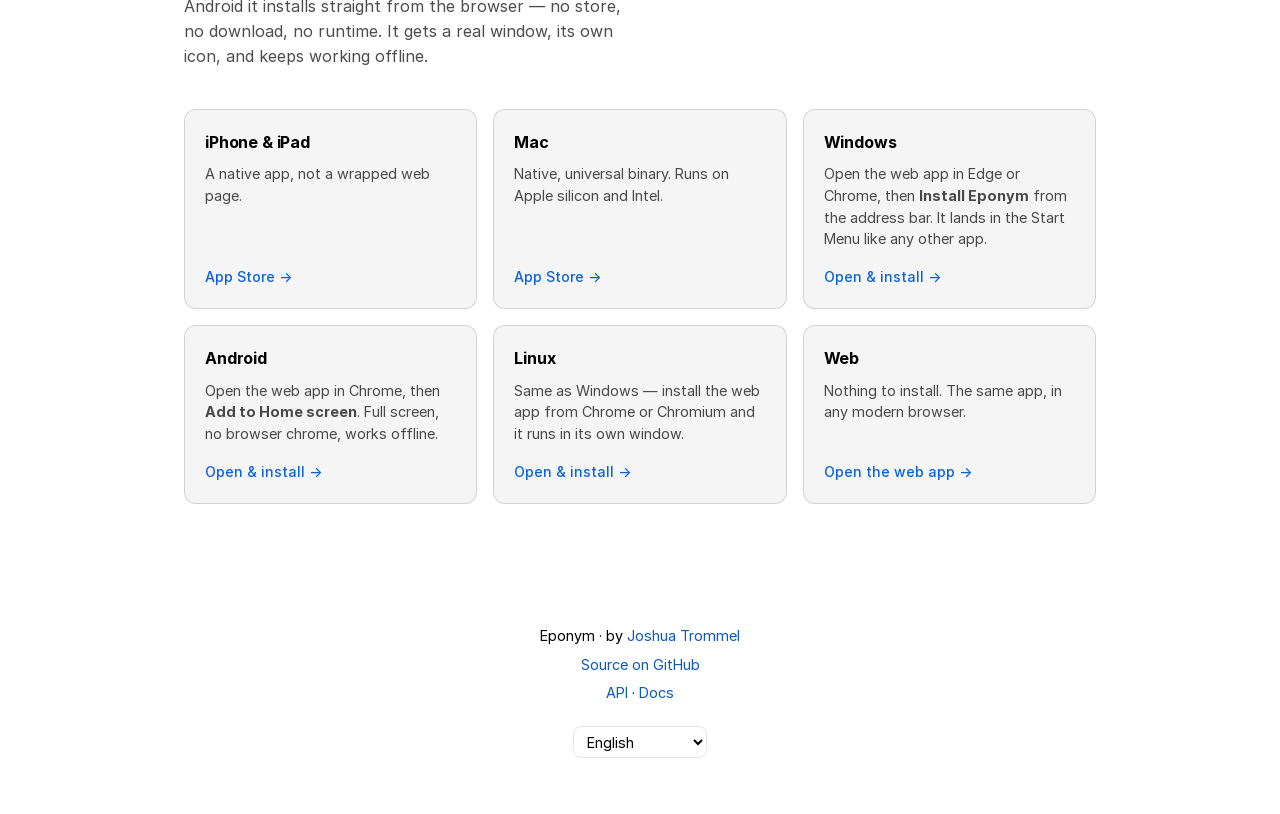
==== commit 6e05cab8: "Drop em dashes from web titles and copy Co-Authored-By: Claude Opus 5.5 <noreply@anthropic.com> Clau" ====
--- a/landing/index.html
+++ b/landing/index.html
@@ -3,7 +3,7 @@
 <head>
 <meta charset="UTF-8">
 <meta name="viewport" content="width=device-width, initial-scale=1.0">
-<title>Eponym — dictionary with deep etymology</title>
+<title>Eponym: dictionary with deep etymology</title>
 <meta property="og:image" content="https://wordroot.jaybulb.com/og.png">
 <meta property="og:url" content="https://wordroot.jaybulb.com/">
 <meta name="twitter:card" content="summary_large_image">
@@ -12,7 +12,7 @@
 <meta name="apple-itunes-app" content="app-id=6794988021">
 <meta name="description" content="Trace any word back through Latin, Greek, and Proto-Indo-European with an interactive etymology tree and cognate links.">
 <meta name="theme-color" content="#ffffff">
-<meta property="og:title" content="Eponym — dictionary with deep etymology">
+<meta property="og:title" content="Eponym: dictionary with deep etymology">
 <meta property="og:description" content="Trace any word back through Latin, Greek, and Proto-Indo-European with an interactive etymology tree and cognate links.">
 <meta property="og:type" content="website">
 <link rel="icon" href="icon.svg">
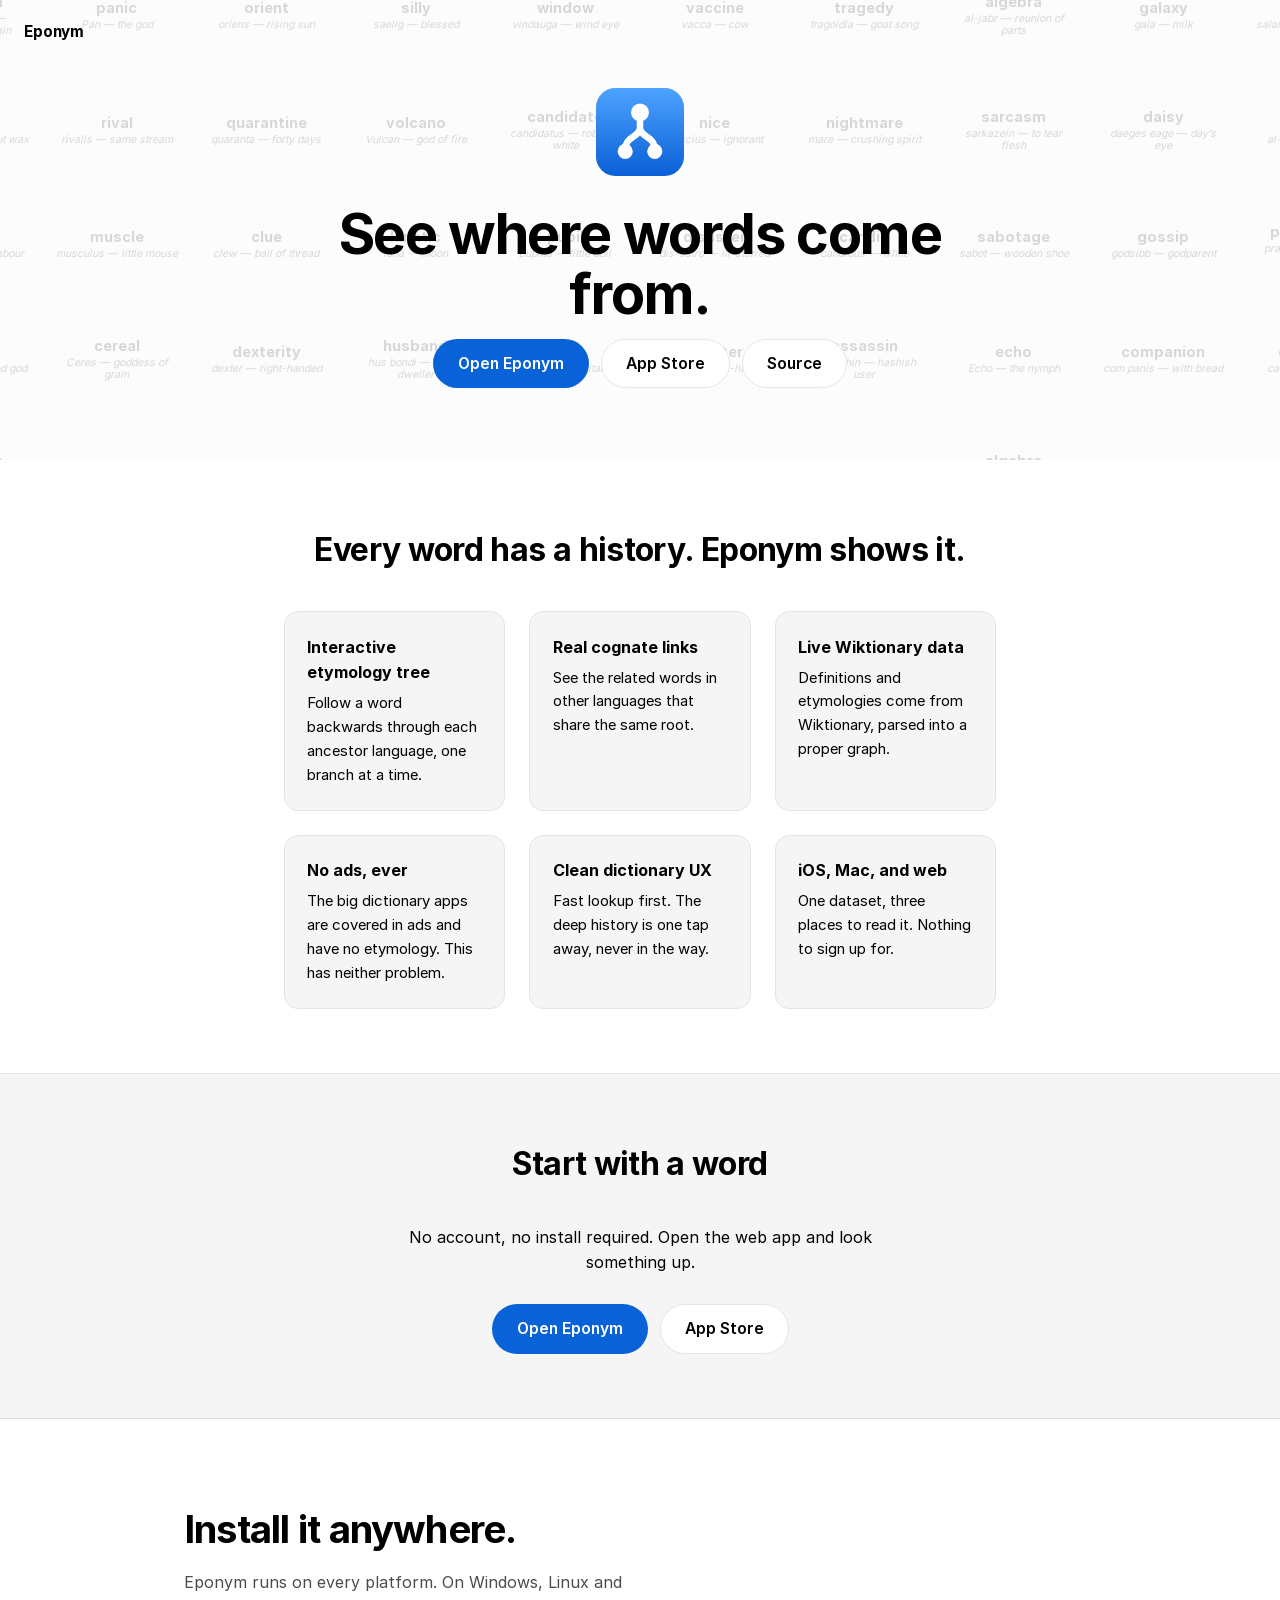
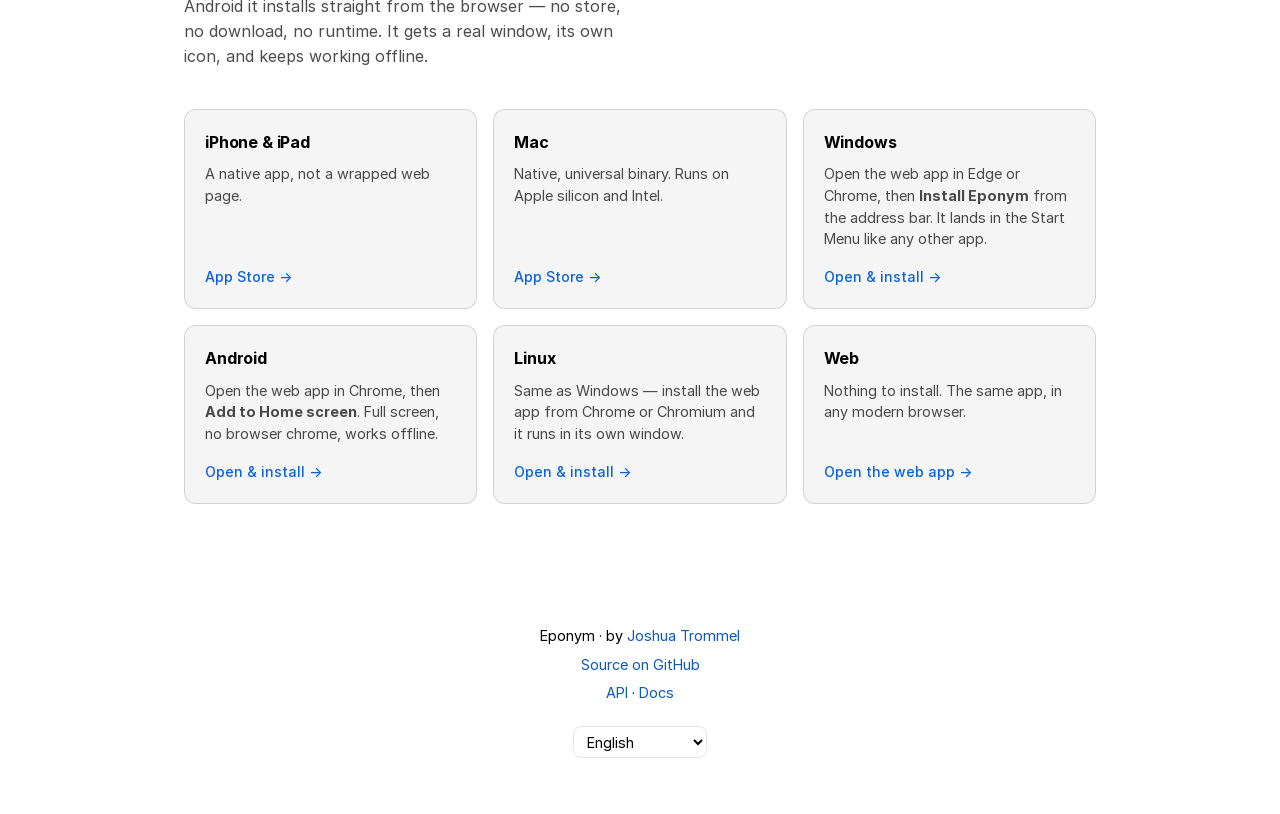
==== commit 0771b61b: "Tidier word pages and Eponym links everywhere Definitions drop stray spaces and wrap with a hanging " ====
--- a/landing/index.html
+++ b/landing/index.html
@@ -4,11 +4,11 @@
 <meta charset="UTF-8">
 <meta name="viewport" content="width=device-width, initial-scale=1.0">
 <title>Eponym: dictionary with deep etymology</title>
-<meta property="og:image" content="https://wordroot.jaybulb.com/og.png">
-<meta property="og:url" content="https://wordroot.jaybulb.com/">
+<meta property="og:image" content="https://eponym.jaybulb.com/og.png">
+<meta property="og:url" content="https://eponym.jaybulb.com/">
 <meta name="twitter:card" content="summary_large_image">
-<meta name="twitter:image" content="https://wordroot.jaybulb.com/og.png">
-<link rel="canonical" href="https://wordroot.jaybulb.com/">
+<meta name="twitter:image" content="https://eponym.jaybulb.com/og.png">
+<link rel="canonical" href="https://eponym.jaybulb.com/">
 <meta name="apple-itunes-app" content="app-id=6794988021">
 <meta name="description" content="Trace any word back through Latin, Greek, and Proto-Indo-European with an interactive etymology tree and cognate links.">
 <meta name="theme-color" content="#ffffff">
@@ -17,19 +17,19 @@
 <meta property="og:type" content="website">
 <link rel="icon" href="icon.svg">
 <!-- hreflang:begin — verified against i18n/strings.json by scripts/gen-i18n.py --check -->
-<link rel="alternate" hreflang="x-default" href="https://wordroot.jaybulb.com/">
-<link rel="alternate" hreflang="en" href="https://wordroot.jaybulb.com/?lang=en">
-<link rel="alternate" hreflang="es" href="https://wordroot.jaybulb.com/?lang=es">
-<link rel="alternate" hreflang="fr" href="https://wordroot.jaybulb.com/?lang=fr">
-<link rel="alternate" hreflang="de" href="https://wordroot.jaybulb.com/?lang=de">
-<link rel="alternate" hreflang="pt" href="https://wordroot.jaybulb.com/?lang=pt">
-<link rel="alternate" hreflang="it" href="https://wordroot.jaybulb.com/?lang=it">
-<link rel="alternate" hreflang="nl" href="https://wordroot.jaybulb.com/?lang=nl">
-<link rel="alternate" hreflang="ru" href="https://wordroot.jaybulb.com/?lang=ru">
-<link rel="alternate" hreflang="ja" href="https://wordroot.jaybulb.com/?lang=ja">
-<link rel="alternate" hreflang="zh-Hans" href="https://wordroot.jaybulb.com/?lang=zh-Hans">
-<link rel="alternate" hreflang="ko" href="https://wordroot.jaybulb.com/?lang=ko">
-<link rel="alternate" hreflang="ar" href="https://wordroot.jaybulb.com/?lang=ar">
+<link rel="alternate" hreflang="x-default" href="https://eponym.jaybulb.com/">
+<link rel="alternate" hreflang="en" href="https://eponym.jaybulb.com/?lang=en">
+<link rel="alternate" hreflang="es" href="https://eponym.jaybulb.com/?lang=es">
+<link rel="alternate" hreflang="fr" href="https://eponym.jaybulb.com/?lang=fr">
+<link rel="alternate" hreflang="de" href="https://eponym.jaybulb.com/?lang=de">
+<link rel="alternate" hreflang="pt" href="https://eponym.jaybulb.com/?lang=pt">
+<link rel="alternate" hreflang="it" href="https://eponym.jaybulb.com/?lang=it">
+<link rel="alternate" hreflang="nl" href="https://eponym.jaybulb.com/?lang=nl">
+<link rel="alternate" hreflang="ru" href="https://eponym.jaybulb.com/?lang=ru">
+<link rel="alternate" hreflang="ja" href="https://eponym.jaybulb.com/?lang=ja">
+<link rel="alternate" hreflang="zh-Hans" href="https://eponym.jaybulb.com/?lang=zh-Hans">
+<link rel="alternate" hreflang="ko" href="https://eponym.jaybulb.com/?lang=ko">
+<link rel="alternate" hreflang="ar" href="https://eponym.jaybulb.com/?lang=ar">
 <!-- hreflang:end -->
 <script src="i18n.js"></script>
 <script>window.i18n.applyDocumentLanguage();</script>
@@ -201,7 +201,7 @@
 <div class="buttons">
       <a href="/" class="btn btn-primary" data-i18n="landing.cta.open">Open Eponym</a>
       <a href="https://apps.apple.com/app/id6794988021" class="btn btn-outline">App Store</a>
-      <a href="https://github.com/nulljosh/wordroot" class="btn btn-outline" data-i18n="landing.cta.source">Source</a>
+      <a href="https://github.com/nulljosh/eponym" class="btn btn-outline" data-i18n="landing.cta.source">Source</a>
     </div>
   </div>
 </section>
@@ -281,22 +281,22 @@
     <div class="xp-card">
       <h3>Windows</h3>
       <p>Open the web app in Edge or Chrome, then <strong>Install Eponym</strong> from the address bar. It lands in the Start Menu like any other app.</p>
-      <a href="https://wordroot.jaybulb.com">Open &amp; install &rarr;</a>
+      <a href="https://eponym.jaybulb.com">Open &amp; install &rarr;</a>
     </div>
     <div class="xp-card">
       <h3>Android</h3>
       <p>Open the web app in Chrome, then <strong>Add to Home screen</strong>. Full screen, no browser chrome, works offline.</p>
-      <a href="https://wordroot.jaybulb.com">Open &amp; install &rarr;</a>
+      <a href="https://eponym.jaybulb.com">Open &amp; install &rarr;</a>
     </div>
     <div class="xp-card">
       <h3>Linux</h3>
       <p>Same as Windows &mdash; install the web app from Chrome or Chromium and it runs in its own window.</p>
-      <a href="https://wordroot.jaybulb.com">Open &amp; install &rarr;</a>
+      <a href="https://eponym.jaybulb.com">Open &amp; install &rarr;</a>
     </div>
     <div class="xp-card">
       <h3>Web</h3>
       <p>Nothing to install. The same app, in any modern browser.</p>
-      <a href="https://wordroot.jaybulb.com">Open the web app &rarr;</a>
+      <a href="https://eponym.jaybulb.com">Open the web app &rarr;</a>
     </div>
     </div>
   </div>
@@ -305,8 +305,8 @@
 <footer>
   <div class="container">
     <p><span data-i18n="landing.footer.by">Eponym &mdash; by</span> <a href="https://jaybulb.com">Joshua Trommel</a></p>
-    <p><a href="https://github.com/nulljosh/wordroot" data-i18n="landing.footer.source">Source on GitHub</a></p>
-    <p><a href="https://github.com/nulljosh/wordroot/blob/main/docs/API.md" target="_blank" rel="noopener" data-i18n="landing.footer.api">API</a> &middot; <a href="https://jaybulb.com/docs.html#eponym">Docs</a></p>
+    <p><a href="https://github.com/nulljosh/eponym" data-i18n="landing.footer.source">Source on GitHub</a></p>
+    <p><a href="https://github.com/nulljosh/eponym/blob/main/docs/API.md" target="_blank" rel="noopener" data-i18n="landing.footer.api">API</a> &middot; <a href="https://jaybulb.com/docs.html#eponym">Docs</a></p>
     <p id="langPicker"></p>
   </div>
 </footer>
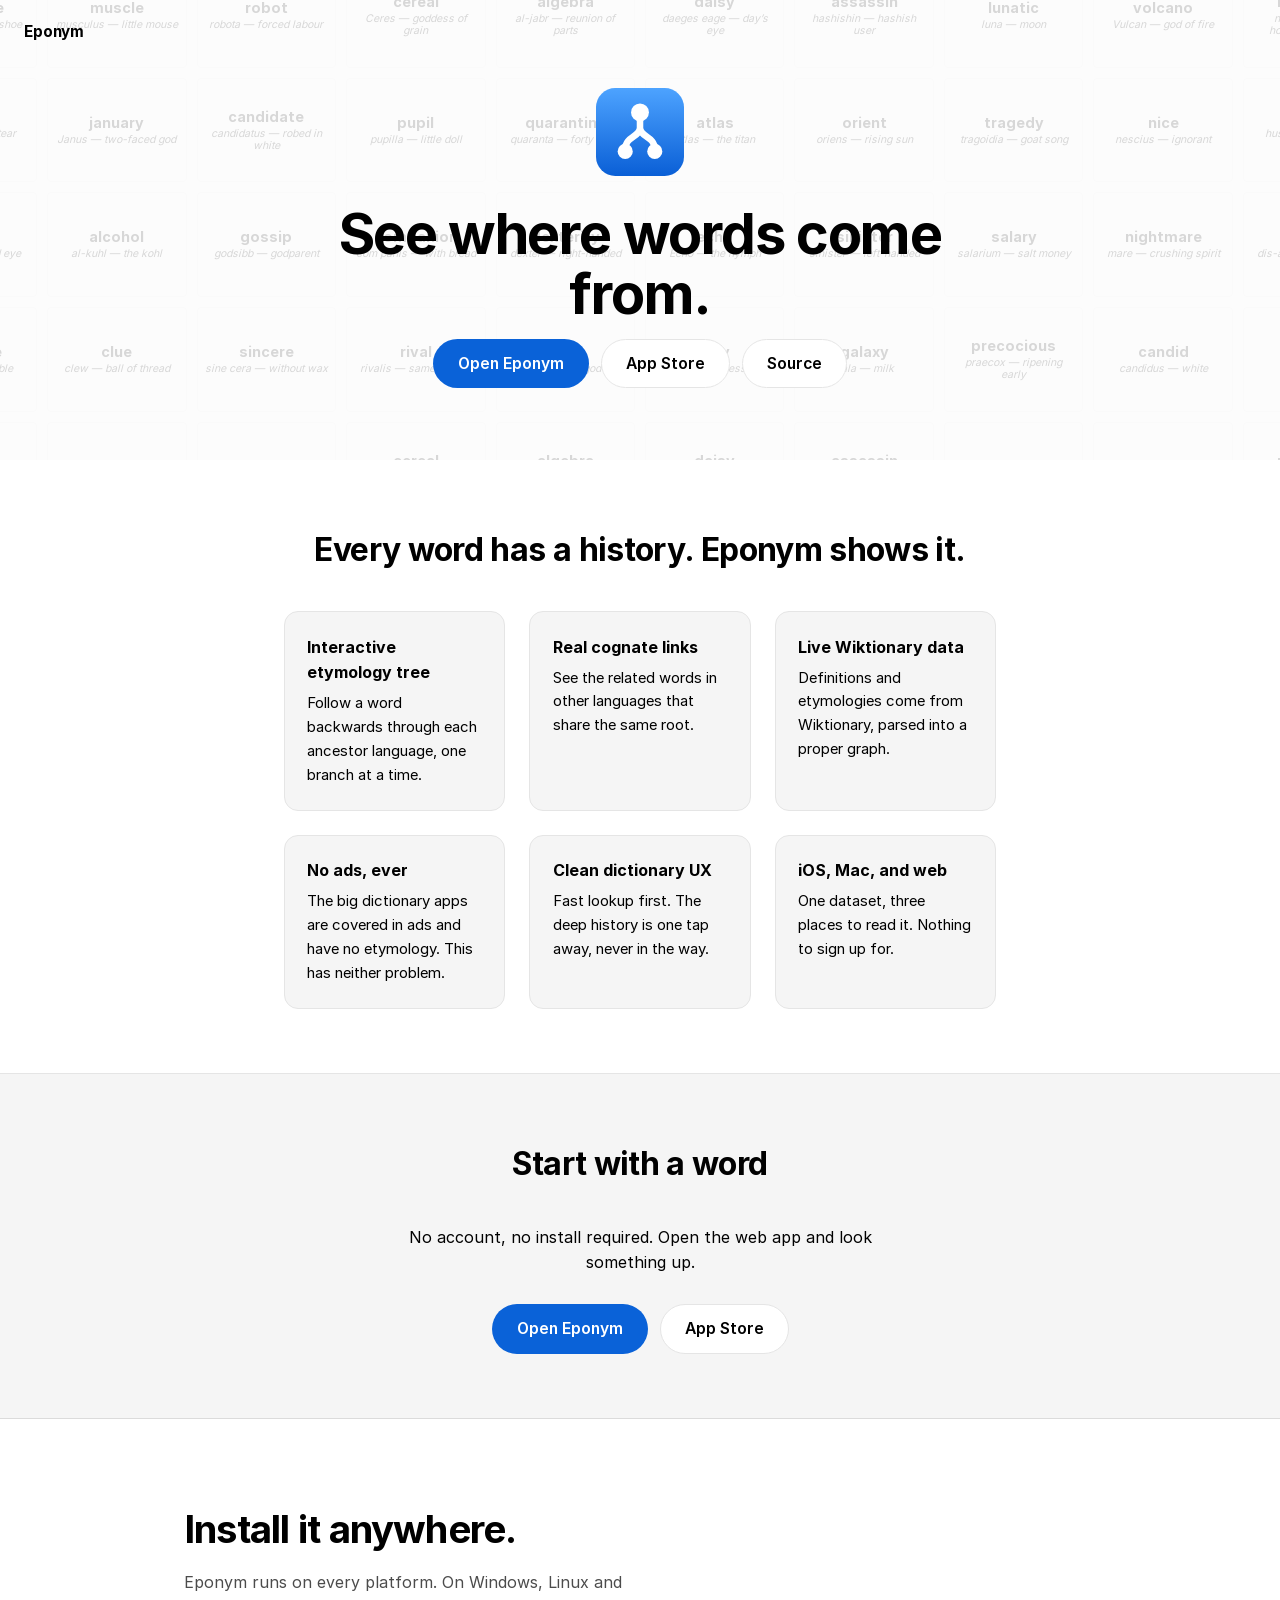
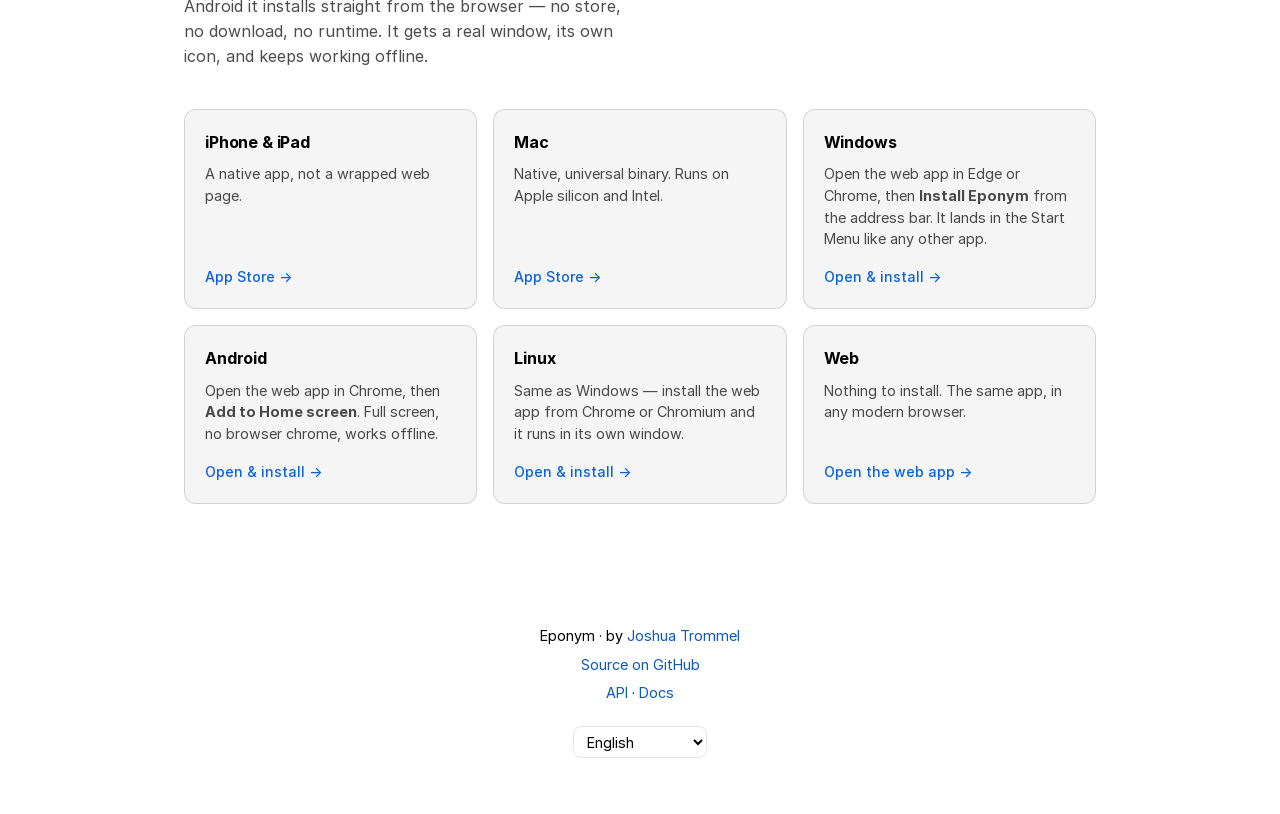
==== commit 2e22b575: "Web and about page: main landmarks, muted text and active tab at 4.5:1 (axe clean) Co-Authored-By: C" ====
--- a/landing/index.html
+++ b/landing/index.html
@@ -168,7 +168,7 @@
   padding: 1.4rem;
 }
 .feature h3 { font-size: 1rem; font-weight: 650; margin-bottom: 0.4rem; }
-.feature p { font-size: 0.93rem; color: var(--text2); }
+.feature p { font-size: 0.93rem; color: color-mix(in srgb, var(--text2) 85%, var(--text)); } /* text2 alone was 4.4:1 on the card */
 
 .closing { background: var(--bg2); text-align: center; border-top: 1px solid var(--border); }
 .closing p { color: var(--text2); max-width: 34rem; margin: 0 auto 1.75rem; }
@@ -191,7 +191,7 @@
 </head>
 <body>
 
-
+<main>
 <section class="hero">
   <div class="hero-wall" id="heroWall" aria-hidden="true"></div>
   <span class="site-title">Eponym</span>
@@ -301,6 +301,7 @@
     </div>
   </div>
 </section>
+</main>
 
 <footer>
   <div class="container">
